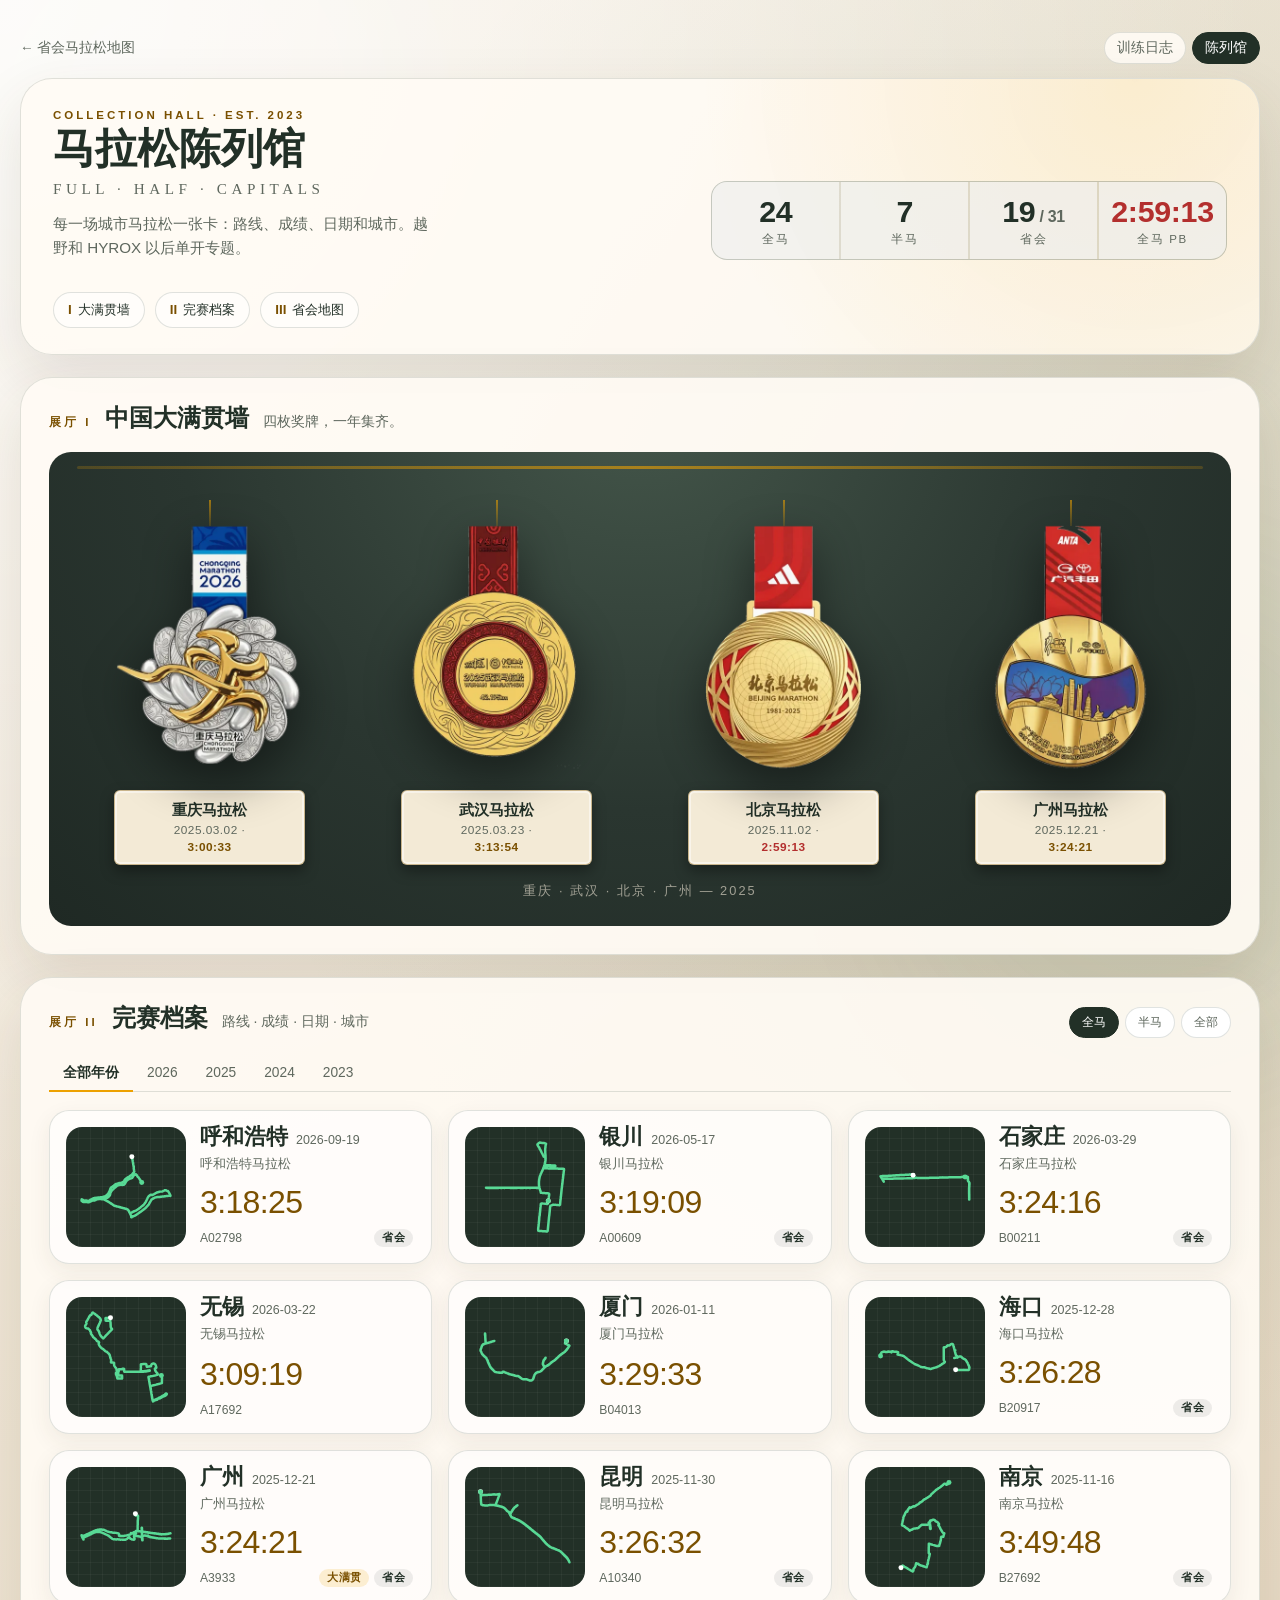
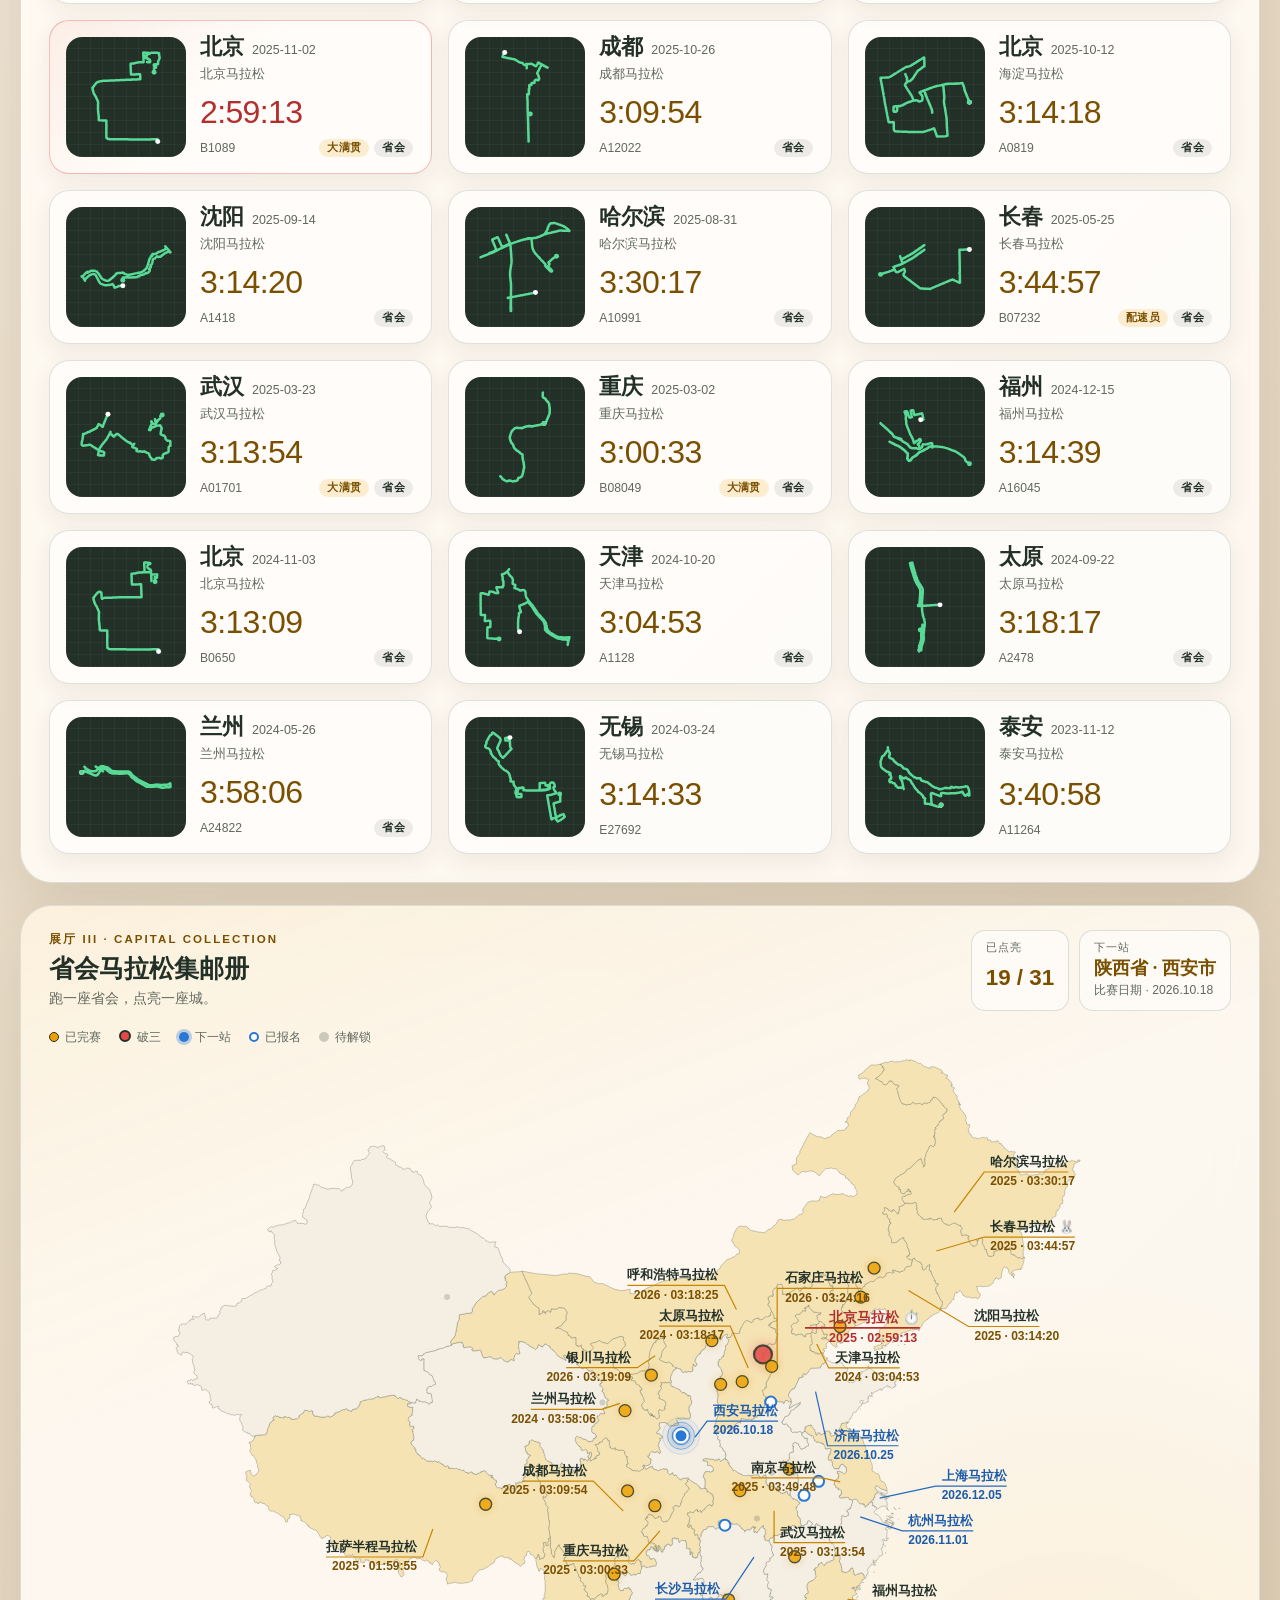
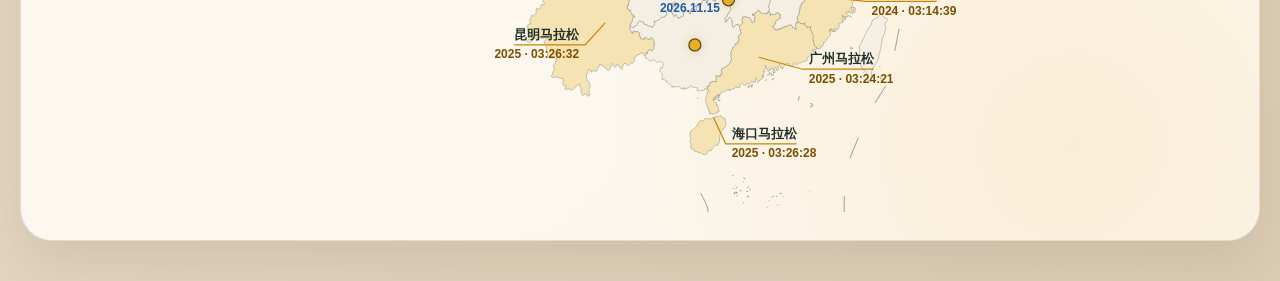
==== gallery.html @ 0b60493f "Add the training log and marathon gallery pages; move the capital map off the home page - training.h" ====
<!DOCTYPE html>
<html lang="zh-CN">
<head>
<meta charset="UTF-8" />
<meta name="viewport" content="width=device-width, initial-scale=1.0" />
<title>马拉松陈列馆 · 柿子</title>
<meta name="description" content="全马与半马的完赛档案：路线、成绩、日期和城市，以及省会马拉松集邮地图。" />
<link rel="stylesheet" href="styles/main.css" />
<link rel="stylesheet" href="styles/gallery.css" />
</head>
<body>
<div class="page-shell">
  <div class="crumb"><a href="index.html">← 省会马拉松地图</a>
    <nav><a href="training.html">训练日志</a><a class="on" href="gallery.html">陈列馆</a></nav></div>

  <header class="hall-hero">
    <div>
      <p class="hall-kicker">COLLECTION HALL · EST. 2023</p>
      <h1 class="serif">马拉松陈列馆<small>FULL · HALF · CAPITALS</small></h1>
      <p class="intro">每一场城市马拉松一张卡：路线、成绩、日期和城市。越野和 HYROX 以后单开专题。</p>
    </div>
    <div class="inventory cond" id="inventory"></div>
    <nav class="hall-nav"><a href="#hall1"><b>I</b>大满贯墙</a><a href="#hall2"><b>II</b>完赛档案</a><a href="#hall3"><b>III</b>省会地图</a></nav>
  </header>

  <section class="hall" id="hall1">
    <div class="hall-title"><span class="num">展厅 I</span><h2 class="serif">中国大满贯墙</h2><p>四枚奖牌，一年集齐。</p></div>
    <div class="wall"><div class="wall-rail"></div><div class="medals" id="medals"></div>
      <p class="wall-caption">重庆 · 武汉 · 北京 · 广州 — 2025</p></div>
  </section>

  <section class="hall" id="hall2">
    <div class="hall-title"><span class="num">展厅 II</span><h2 class="serif">完赛档案</h2><p>路线 · 成绩 · 日期 · 城市</p>
      <div class="tools" id="typeTools"><button class="on" data-t="full">全马</button><button data-t="half">半马</button><button data-t="all">全部</button></div></div>
    <div class="years" id="years"></div>
    <div class="records" id="records"></div>
  </section>

  <section class="hall map-card" id="hall3" aria-label="省会马拉松集邮册">
    <div class="section-heading map-heading">
      <div class="map-heading-panel"><p class="map-kicker">展厅 III · CAPITAL COLLECTION</p><h2>省会马拉松集邮册</h2><p class="map-lead">跑一座省会，点亮一座城。</p></div>
      <div class="map-stats">
        <div class="map-stat"><span>已点亮</span><strong id="mapDoneValue">0 / 31</strong></div>
        <div class="map-stat map-stat-next"><span>下一站</span><strong id="mapNextCity">待定</strong><em id="mapNextDate">待填写</em></div>
      </div>
    </div>
    <div class="map-legend" aria-label="图例"><span><i class="done"></i>已完赛</span><span><i class="sub-three"></i>破三</span><span><i class="next"></i>下一站</span><span><i class="planned"></i>已报名</span><span><i class="pending"></i>待解锁</span></div>
    <div id="map" aria-label="中国省会马拉松进度地图"></div>
  </section>
</div>

<script src="vendor/echarts.min.js"></script>
<script type="module" src="scripts/app.js"></script>
<script type="module" src="scripts/gallery.js"></script>
</body>
</html>
---- styles/main.css ----
:root {
  --bg: #f2ebdf;
  --bg-deep: #e1d5c1;
  --panel: rgba(255, 251, 244, 0.9);
  --panel-strong: rgba(250, 244, 234, 0.96);
  --ink: #223027;
  --ink-soft: #5f685e;
  --line: rgba(67, 81, 68, 0.16);
  --green: #2f7c53;
  --green-soft: rgba(47, 124, 83, 0.12);
  --gray: #9aa192;
  --gray-soft: rgba(154, 161, 146, 0.18);
  --gold: #c89a35;
  --shadow: 0 24px 60px rgba(74, 58, 35, 0.12);
  --radius-xl: 32px;
  --radius-lg: 24px;
  --radius-md: 18px;
}

* {
  box-sizing: border-box;
}

html {
  scroll-behavior: smooth;
}

body {
  margin: 0;
  min-height: 100vh;
  color: var(--ink);
  font-family: "Avenir Next", "Segoe UI", "PingFang SC", "Hiragino Sans GB",
    "Microsoft YaHei", sans-serif;
  background:
    radial-gradient(circle at top left, rgba(255, 255, 255, 0.78), transparent 34%),
    radial-gradient(circle at 85% 18%, rgba(90, 132, 104, 0.18), transparent 28%),
    linear-gradient(135deg, #f5efe4 0%, #ebdfcb 45%, #ddcdb5 100%);
}

body::before,
body::after {
  content: "";
  position: fixed;
  inset: auto;
  width: 40vw;
  height: 40vw;
  border-radius: 999px;
  pointer-events: none;
  filter: blur(80px);
  opacity: 0.32;
  z-index: 0;
}

body::before {
  top: -12vw;
  left: -8vw;
  background: rgba(255, 255, 255, 0.7);
}

body::after {
  right: -10vw;
  bottom: -14vw;
  background: rgba(64, 116, 80, 0.18);
}

.page-shell {
  position: relative;
  z-index: 1;
  width: min(1380px, calc(100vw - 32px));
  margin: 0 auto;
  padding: 32px 0 40px;
}

.preview-alert {
  margin-bottom: 16px;
  padding: 14px 16px;
  border-radius: 18px;
  border: 1px solid rgba(131, 107, 42, 0.18);
  background: rgba(255, 248, 230, 0.9);
  color: #6f5718;
  box-shadow: 0 12px 30px rgba(74, 58, 35, 0.08);
  line-height: 1.65;
}

.preview-alert code {
  font-family: "SFMono-Regular", "Menlo", "Consolas", monospace;
  font-size: 0.95em;
}

.hero-card,
.pb-card,
.major-card,
.hyrox-card,
.map-card {
  background: var(--panel);
  border: 1px solid rgba(255, 255, 255, 0.55);
  box-shadow: var(--shadow);
  backdrop-filter: blur(18px);
}

.hero-card {
  position: relative;
  overflow: hidden;
  padding: 28px;
  border-radius: var(--radius-xl);
  animation: rise-in 0.9s ease both;
}

.hero-card::before {
  content: "";
  position: absolute;
  inset: 0;
  background:
    linear-gradient(115deg, rgba(47, 124, 83, 0.08), transparent 40%),
    linear-gradient(180deg, rgba(255, 255, 255, 0.3), transparent 70%);
  pointer-events: none;
}

.section-heading h2,
.section-kicker {
  margin: 0;
  font-family: "Iowan Old Style", "Palatino Linotype", "Book Antiqua",
    "Songti SC", "STSong", serif;
  font-weight: 700;
}

.runner-card {
  padding: 8px 0 0;
  border-radius: 28px;
  display: grid;
  gap: 0;
}

.runner-stats {
  display: grid;
  grid-template-columns: repeat(4, minmax(0, 1fr));
  gap: 14px;
}

.runner-stat {
  --pb-accent: var(--green);
  --pb-soft: rgba(47, 124, 83, 0.14);
  position: relative;
  min-height: 196px;
  padding: 16px 16px 14px;
  border-radius: 26px;
  display: flex;
  flex-direction: column;
  background: linear-gradient(180deg, rgba(255, 255, 255, 0.86), rgba(249, 243, 234, 0.92));
  border: 1px solid rgba(67, 81, 68, 0.12);
  box-shadow: 0 16px 40px rgba(74, 58, 35, 0.08);
  overflow: hidden;
}

.runner-stat::before {
  content: "";
  position: absolute;
  top: -56px;
  right: -34px;
  width: 148px;
  aspect-ratio: 1;
  border-radius: 999px;
  background: radial-gradient(circle, var(--pb-soft) 0%, rgba(255, 255, 255, 0) 70%);
  pointer-events: none;
}

.runner-stat::after {
  content: "";
  position: absolute;
  left: -12px;
  bottom: 18px;
  width: 72px;
  height: 72px;
  border-radius: 22px;
  border: 1px solid rgba(67, 81, 68, 0.06);
  background: linear-gradient(135deg, var(--pb-soft), rgba(255, 255, 255, 0));
  transform: rotate(20deg);
  opacity: 0.7;
  pointer-events: none;
}

.runner-stat:nth-child(1) {
  --pb-accent: #b04734;
  --pb-soft: rgba(176, 71, 52, 0.16);
}

.runner-stat:nth-child(2) {
  --pb-accent: #2c5b97;
  --pb-soft: rgba(44, 91, 151, 0.16);
}

.runner-stat:nth-child(3) {
  --pb-accent: #7b5e1f;
  --pb-soft: rgba(123, 94, 31, 0.16);
}

.runner-stat:nth-child(4) {
  --pb-accent: #6c496f;
  --pb-soft: rgba(108, 73, 111, 0.16);
}

.runner-stat-name {
  display: inline-flex;
  align-items: center;
  width: fit-content;
  padding: 8px 12px;
  border-radius: 999px;
  background: var(--pb-soft);
  color: var(--pb-accent);
  font-size: 0.8rem;
  font-weight: 700;
  letter-spacing: 0.06em;
}

.runner-stat-value {
  display: block;
  margin-top: 18px;
  color: var(--pb-accent);
  font-family: "Avenir Next Condensed", "DIN Alternate", "Arial Narrow",
    sans-serif;
  font-size: 2.1rem;
  line-height: 1;
  letter-spacing: -0.06em;
}

.runner-stat-value.pending {
  color: var(--ink-soft);
  font-size: 1.16rem;
  letter-spacing: 0;
}

.runner-stat-event {
  display: block;
  margin-top: 10px;
  color: var(--ink);
  font-family: "Iowan Old Style", "Palatino Linotype", "Book Antiqua",
    "Songti SC", "STSong", serif;
  font-size: 1.22rem;
  line-height: 1.35;
}

.runner-stat-event.pending {
  color: var(--ink-soft);
  font-size: 0.96rem;
}

.runner-stat-footer {
  margin-top: auto;
  padding-top: 14px;
  display: flex;
  align-items: center;
  justify-content: space-between;
  gap: 18px;
  border-top: 1px dashed rgba(67, 81, 68, 0.14);
  color: var(--ink-soft);
  font-size: 0.92rem;
}

.runner-stat-date-label {
  color: inherit;
}

.runner-stat-date {
  min-width: 7ch;
  min-height: 1.3em;
  color: var(--ink);
  font-weight: 600;
  font-size: inherit;
  text-align: right;
  white-space: pre-wrap;
}

.runner-stat-date.pending {
  color: transparent;
}

.content-grid {
  display: grid;
  grid-template-columns: 1fr;
  gap: 24px;
  margin-top: 24px;
}

.major-card {
  position: relative;
  overflow: hidden;
  padding: 24px;
  border-radius: var(--radius-xl);
  animation: rise-in 0.95s ease 0.05s both;
}

.major-card::before {
  content: "";
  position: absolute;
  inset: 0;
  background:
    linear-gradient(135deg, rgba(47, 124, 83, 0.06), transparent 36%),
    radial-gradient(circle at top right, rgba(169, 121, 32, 0.12), transparent 28%);
  pointer-events: none;
}

.major-heading {
  align-items: end;
}

.major-heading-panel {
  min-width: 0;
}

.major-heading-panel p {
  max-width: 34ch;
}

.major-grid {
  position: relative;
  display: grid;
  grid-template-columns: repeat(4, minmax(0, 1fr));
  gap: 14px;
}

.major-race-card {
  --race-accent: var(--green);
  --race-soft: rgba(47, 124, 83, 0.14);
  position: relative;
  min-height: 226px;
  padding: 16px 16px 14px;
  border-radius: 26px;
  display: grid;
  align-content: start;
  background: linear-gradient(180deg, rgba(255, 255, 255, 0.86), rgba(249, 243, 234, 0.92));
  border: 1px solid rgba(67, 81, 68, 0.12);
  box-shadow: 0 16px 40px rgba(74, 58, 35, 0.08);
  overflow: hidden;
}

.major-race-card::before {
  content: "";
  position: absolute;
  top: -56px;
  right: -34px;
  width: 148px;
  aspect-ratio: 1;
  border-radius: 999px;
  background: radial-gradient(circle, var(--race-soft) 0%, rgba(255, 255, 255, 0) 70%);
  pointer-events: none;
}

.major-race-card::after {
  content: "";
  position: absolute;
  left: -12px;
  bottom: 18px;
  width: 72px;
  height: 72px;
  border-radius: 22px;
  border: 1px solid rgba(67, 81, 68, 0.06);
  background: linear-gradient(135deg, var(--race-soft), rgba(255, 255, 255, 0));
  transform: rotate(20deg);
  opacity: 0.7;
  pointer-events: none;
}

.major-race-head {
  display: flex;
  align-items: center;
  justify-content: space-between;
  gap: 10px;
}

.major-race-year {
  display: inline-flex;
  align-items: center;
  padding: 8px 12px;
  border-radius: 999px;
  background: var(--race-soft);
  color: var(--race-accent);
  font-size: 0.8rem;
  font-weight: 700;
  letter-spacing: 0.08em;
}

.major-race-badge {
  color: var(--ink-soft);
  font-size: 0.82rem;
}

.major-race-title {
  margin: 0;
  font-family: "Iowan Old Style", "Palatino Linotype", "Book Antiqua",
    "Songti SC", "STSong", serif;
  font-size: 1.44rem;
  line-height: 1.15;
}

.major-race-body {
  display: grid;
  grid-template-columns: minmax(0, 1fr) 112px;
  align-items: end;
  gap: 12px;
  margin-top: 14px;
}

.major-race-copy {
  min-width: 0;
  display: flex;
  flex-direction: column;
}

.major-race-medal-frame {
  position: relative;
  z-index: 1;
  width: 112px;
  aspect-ratio: 3 / 4;
  margin: 0;
  padding: 10px;
  justify-self: end;
  display: grid;
  place-items: center;
  border-radius: 24px;
  background: rgba(249, 243, 234, 0.88);
  border: 1px solid rgba(210, 197, 176, 0.72);
  box-shadow: inset 0 1px 0 rgba(255, 255, 255, 0.4);
  overflow: hidden;
}

.major-race-medal-frame::before {
  content: none;
}

.major-race-medal {
  position: relative;
  z-index: 1;
  width: 100%;
  height: 100%;
  object-fit: contain;
  object-position: center center;
  filter: drop-shadow(0 12px 20px rgba(74, 58, 35, 0.14));
}

.major-race-performance {
  margin-top: 18px;
}

.major-race-time {
  color: var(--race-accent);
  font-family: "Avenir Next Condensed", "DIN Alternate", "Arial Narrow",
    sans-serif;
  font-size: 2.1rem;
  line-height: 1;
  letter-spacing: -0.06em;
}

.major-race-time.pending {
  color: var(--ink-soft);
  font-size: 1.18rem;
  letter-spacing: 0;
}

.major-race-footer {
  margin-top: auto;
  padding-top: 14px;
  display: flex;
  align-items: center;
  justify-content: space-between;
  gap: 18px;
  border-top: 1px dashed rgba(67, 81, 68, 0.14);
  color: var(--ink-soft);
  font-size: 0.92rem;
}

.major-race-footer strong {
  color: var(--ink);
  font-weight: 600;
}

/* 省会集邮册：米白底图，金线省界，完赛省会金点 + 引线标签 */
.map-card {
  --map-accent: #7a5000;
  --map-line: rgba(34, 48, 39, 0.14);
  position: relative;
  overflow: hidden;
  padding: 24px;
  border-radius: var(--radius-xl);
  animation: rise-in 1s ease 0.1s both;
}

.map-card::before {
  content: "";
  position: absolute;
  inset: 0;
  background:
    linear-gradient(160deg, rgba(237, 161, 0, 0.08), transparent 40%),
    radial-gradient(circle at 85% 90%, rgba(237, 161, 0, 0.1), transparent 35%);
  pointer-events: none;
}

.map-heading {
  position: relative;
  align-items: end;
  flex-wrap: wrap;
  margin-bottom: 10px;
}

.map-heading-panel {
  min-width: 0;
}

.map-heading .map-kicker {
  margin: 0 0 6px;
  color: var(--map-accent);
  font-size: 0.72rem;
  font-weight: 800;
  letter-spacing: 0.18em;
}

.map-heading .map-lead {
  margin-top: 6px;
  font-size: 0.9rem;
}

.map-stats {
  display: flex;
  gap: 10px;
}

.map-stat {
  display: grid;
  gap: 2px;
  padding: 10px 14px;
  border-radius: 14px;
  border: 1px solid var(--map-line);
  background: rgba(255, 255, 255, 0.55);
}

.map-stat span {
  color: var(--ink-soft);
  font-size: 0.68rem;
  letter-spacing: 0.1em;
}

.map-stat strong {
  color: var(--map-accent);
  font-family: "Avenir Next Condensed", "DIN Alternate", "Arial Narrow",
    sans-serif;
  font-size: 1.4rem;
  line-height: 1.1;
}

.map-stat-next strong {
  font-family: "Iowan Old Style", "Palatino Linotype", "Book Antiqua",
    "Songti SC", "STSong", serif;
  font-size: 1.15rem;
  white-space: nowrap;
}

.map-stat em {
  color: var(--ink-soft);
  font-size: 0.76rem;
  font-style: normal;
}

.map-legend {
  position: relative;
  display: flex;
  flex-wrap: wrap;
  gap: 18px;
  margin-bottom: 6px;
  color: var(--ink-soft);
  font-size: 0.78rem;
}

.map-legend i {
  display: inline-block;
  width: 10px;
  height: 10px;
  margin-right: 6px;
  border-radius: 999px;
  vertical-align: -1px;
}

.map-legend i.done {
  background: #eda100;
  border: 1px solid var(--ink);
}

.map-legend i.sub-three {
  width: 12px;
  height: 12px;
  background: #e34948;
  border: 2px solid var(--ink);
}

.map-legend i.next {
  background: #2a78d6;
  box-shadow: 0 0 0 3px rgba(42, 120, 214, 0.3);
}

.map-legend i.planned {
  background: #fff;
  border: 2px solid #2a78d6;
}

.map-legend i.pending {
  background: rgba(34, 48, 39, 0.22);
}

#map {
  position: relative;
  width: 100%;
  height: 760px;
}

.section-heading {
  display: flex;
  align-items: stretch;
  justify-content: space-between;
  gap: 12px;
  margin-bottom: 18px;
}

.section-heading h2 {
  font-size: 1.58rem;
  line-height: 1.04;
}

.section-kicker {
  margin-top: 4px;
  font-size: 1.75rem;
  line-height: 1.1;
  color: var(--ink);
  font-weight: 700;
}

.hero-frame-title {
  position: relative;
  margin-bottom: 18px;
  display: flex;
  align-items: center;
  justify-content: space-between;
  gap: 12px;
  flex-wrap: wrap;
}

.site-nav {
  display: flex;
  gap: 6px;
}

.site-nav a {
  padding: 6px 12px;
  border-radius: 999px;
  border: 1px solid var(--line);
  background: var(--panel);
  color: var(--ink-soft);
  font-size: 0.85rem;
  text-decoration: none;
  transition: background 0.2s ease, color 0.2s ease;
}

.site-nav a:hover {
  background: var(--ink);
  color: #fff;
  border-color: var(--ink);
}

.section-heading p {
  margin: 0;
  color: var(--ink-soft);
  line-height: 1.65;
}

.map-error {
  display: grid;
  place-items: center;
  height: 100%;
  text-align: center;
  padding: 28px;
  color: var(--ink-soft);
  line-height: 1.8;
}

@keyframes rise-in {
  from {
    opacity: 0;
    transform: translateY(24px);
  }

  to {
    opacity: 1;
    transform: translateY(0);
  }
}

@media (max-width: 1100px) {
  .progress-ring {
    margin: 0 auto;
  }

  .runner-stats {
    grid-template-columns: repeat(2, minmax(0, 1fr));
  }

  .major-grid {
    grid-template-columns: repeat(2, minmax(0, 1fr));
  }

}

@media (max-width: 780px) {
  .page-shell {
    width: min(100vw - 20px, 1380px);
    padding: 18px 0 28px;
  }

  .hero-card,
  .pb-card,
  .major-card,
  .map-card {
    padding: 18px;
  }

  .runner-stats {
    grid-template-columns: 1fr;
  }

  .major-heading {
    align-items: start;
  }

  .major-grid {
    grid-template-columns: 1fr;
  }

  .major-race-card {
    min-height: auto;
  }

  .major-race-body {
    grid-template-columns: minmax(0, 1fr) 104px;
    align-items: center;
  }

  .major-race-medal-frame {
    width: 104px;
  }

  .major-race-head,
  .major-race-footer {
    flex-wrap: wrap;
  }

  .section-heading {
    align-items: start;
    flex-direction: column;
  }

}

/* 全马 PB 路径：五级台阶等距排在一条轨道上 */
.pb-card {
  --pb-red: #e34948;
  --pb-red-text: #b32f2e;
  --pb-amber: #eda100;
  --pb-amber-text: #7a5000;
  --pb-rail: rgba(34, 48, 39, 0.16);
  position: relative;
  overflow: hidden;
  padding: 24px;
  border-radius: var(--radius-xl);
  animation: rise-in 0.95s ease 0.03s both;
}

.pb-card::before {
  content: "";
  position: absolute;
  inset: 0;
  background:
    linear-gradient(135deg, rgba(227, 73, 72, 0.06), transparent 36%),
    radial-gradient(circle at top right, rgba(237, 161, 0, 0.1), transparent 30%);
  pointer-events: none;
}

.pb-heading {
  position: relative;
  align-items: end;
  flex-wrap: wrap;
  margin-bottom: 22px;
}

.pb-heading-panel {
  min-width: 0;
}

.pb-heading .pb-kicker {
  margin: 0 0 6px;
  color: var(--pb-red-text);
  font-size: 0.72rem;
  font-weight: 800;
  letter-spacing: 0.18em;
}

.pb-heading .pb-lead {
  margin-top: 6px;
  font-size: 0.9rem;
}

.pb-stats {
  display: flex;
  gap: 10px;
}

.pb-stat {
  display: grid;
  gap: 2px;
  padding: 10px 14px;
  border-radius: 14px;
  border: 1px solid rgba(34, 48, 39, 0.14);
  background: rgba(255, 255, 255, 0.55);
}

.pb-stat span {
  color: var(--ink-soft);
  font-size: 0.68rem;
  letter-spacing: 0.1em;
}

.pb-stat strong,
.pb-step-time {
  font-family: "Avenir Next Condensed", "DIN Alternate", "Arial Narrow",
    sans-serif;
  letter-spacing: 0.01em;
}

.pb-stat strong {
  color: var(--pb-red-text);
  font-size: 1.4rem;
  line-height: 1.1;
}

.pb-stat em {
  color: var(--ink-soft);
  font-size: 0.74rem;
  font-style: normal;
}

.pb-stepper {
  position: relative;
  display: grid;
  grid-template-columns: repeat(5, minmax(0, 1fr));
}

.pb-step {
  display: grid;
  grid-template-columns: minmax(0, 1fr);
  grid-template-rows: auto auto 44px;
  justify-items: center;
  min-width: 0;
  padding-bottom: 26px;
  text-align: center;
}

/* 桌面：提升幅度和其间场次压在轨道那一行的左端（上方 / 下方）。
   meta 和 rail 占同一个格子，用显式行列定位，不依赖 display: contents（Safari 里会把子项挤到同一行）。 */
.pb-step-meta {
  position: relative;
  grid-column: 1;
  grid-row: 3;
  width: 100%;
  height: 100%;
}

.pb-step-time {
  grid-column: 1;
  grid-row: 1;
  color: var(--ink);
  font-size: 2rem;
  font-weight: 700;
  line-height: 1;
}

.pb-step.current .pb-step-time {
  color: var(--pb-red-text);
}

.pb-step-race {
  grid-column: 1;
  grid-row: 2;
  margin-top: 8px;
  font-family: "Iowan Old Style", "Palatino Linotype", "Book Antiqua",
    "Songti SC", "STSong", serif;
  font-size: 1rem;
  line-height: 1.2;
}

.pb-step-race small {
  display: block;
  margin-top: 3px;
  color: var(--ink-soft);
  font-family: "Avenir Next", "Segoe UI", "PingFang SC", "Hiragino Sans GB",
    "Microsoft YaHei", sans-serif;
  font-size: 0.76rem;
  font-weight: 400;
}

.pb-step-rail {
  position: relative;
  grid-column: 1;
  grid-row: 3;
  justify-self: stretch;
  display: grid;
  place-items: center;
  width: 100%;
}

.pb-step-rail::before,
.pb-step-rail::after {
  content: "";
  position: absolute;
  top: 50%;
  width: 50%;
  height: 2px;
  background: var(--pb-rail);
}

.pb-step-rail::before {
  left: 0;
}

.pb-step-rail::after {
  right: 0;
}

.pb-step:first-child .pb-step-rail::before,
.pb-step:last-child .pb-step-rail::after {
  display: none;
}

.pb-step-node {
  position: relative;
  z-index: 1;
  width: 14px;
  height: 14px;
  border-radius: 999px;
  background: var(--pb-amber);
  border: 2px solid #fff;
  box-shadow: 0 0 0 1.5px var(--ink);
}

.pb-step.current .pb-step-node {
  width: 18px;
  height: 18px;
  background: var(--pb-red);
}

.pb-step-delta,
.pb-step-between {
  position: absolute;
  left: 0;
  white-space: nowrap;
}

.pb-step-delta {
  top: 0;
  transform: translate(-50%, calc(-100% + 4px));
  padding: 3px 8px;
  border-radius: 999px;
  background: rgba(237, 161, 0, 0.16);
  color: var(--pb-amber-text);
  font-size: 0.74rem;
  font-weight: 700;
}

.pb-step.current .pb-step-delta {
  background: rgba(227, 73, 72, 0.14);
  color: var(--pb-red-text);
}

.pb-step-between {
  bottom: 0;
  transform: translate(-50%, calc(100% - 4px));
  color: var(--ink-soft);
  font-size: 0.7rem;
}

.pb-foot {
  position: relative;
  display: flex;
  flex-wrap: wrap;
  justify-content: space-between;
  gap: 12px;
  padding-top: 10px;
  border-top: 1px dashed rgba(34, 48, 39, 0.14);
  color: var(--ink-soft);
  font-size: 0.8rem;
}

.pb-foot b {
  color: var(--ink);
  font-weight: 600;
}

@media (max-width: 780px) {
  .pb-heading {
    flex-direction: column;
    align-items: start;
  }

  .pb-stats {
    width: 100%;
  }

  .pb-stat {
    flex: 1;
  }

  /* 手机端竖排：成绩 · 轨道 · 赛事，三列 */
  .pb-stepper {
    grid-template-columns: 1fr;
  }

  .pb-step {
    grid-template-columns: 104px 32px minmax(0, 1fr);
    grid-template-rows: auto auto;
    align-items: center;
    justify-items: start;
    min-height: 76px;
    padding-bottom: 0;
    text-align: left;
  }

  .pb-step-time {
    grid-column: 1;
    grid-row: 1 / span 2;
    justify-self: end;
    padding-right: 12px;
    font-size: 1.6rem;
  }

  .pb-step-rail {
    grid-column: 2;
    grid-row: 1 / span 2;
    height: 100%;
  }

  .pb-step-rail::before,
  .pb-step-rail::after {
    top: auto;
    left: 50%;
    width: 2px;
    height: 50%;
    margin-left: -1px;
  }

  .pb-step-rail::before {
    top: 0;
  }

  .pb-step-rail::after {
    bottom: 0;
  }

  .pb-step-race {
    grid-column: 3;
    grid-row: 1;
    align-self: end;
    margin-top: 0;
    padding-left: 12px;
  }

  .pb-step-race small {
    display: inline;
    margin-left: 6px;
  }

  .pb-step-meta {
    display: flex;
    flex-wrap: wrap;
    align-items: center;
    gap: 8px;
    grid-column: 3;
    grid-row: 2;
    align-self: start;
    height: auto;
    padding-left: 12px;
    min-height: 1.2em;
  }

  .pb-step-delta,
  .pb-step-between {
    position: static;
    transform: none;
  }
}

/* HYROX 赛场：近黑 + 亮黄做品牌识别，其余沿用站点暖色 */
.hyrox-card {
  --hx-ink: #15181a;
  --hx-yellow: #f2d400;
  --hx-yellow-soft: rgba(242, 212, 0, 0.18);
  --hx-line: rgba(21, 24, 26, 0.12);
  position: relative;
  overflow: hidden;
  padding: 24px;
  border-radius: var(--radius-xl);
  animation: rise-in 0.95s ease 0.08s both;
}

.hyrox-card::before {
  content: "";
  position: absolute;
  inset: 0;
  background:
    linear-gradient(135deg, rgba(21, 24, 26, 0.05), transparent 38%),
    radial-gradient(circle at top right, var(--hx-yellow-soft), transparent 30%);
  pointer-events: none;
}

.hyrox-heading {
  position: relative;
  align-items: end;
  flex-wrap: wrap;
}

.hyrox-heading-panel {
  min-width: 0;
}

.hyrox-kicker {
  display: inline-flex;
  align-items: center;
  gap: 8px;
  margin: 0 0 8px;
  color: var(--hx-ink);
  font-size: 0.78rem;
  font-weight: 800;
  letter-spacing: 0.14em;
}

.hyrox-kicker::before {
  content: "";
  width: 22px;
  height: 10px;
  background: var(--hx-yellow);
  transform: skewX(-18deg);
}

.hyrox-lead {
  margin-top: 6px;
  max-width: 44ch;
}

.hyrox-division-track {
  display: flex;
  flex-wrap: wrap;
  align-items: center;
  gap: 8px;
  color: var(--ink-soft);
  font-size: 0.78rem;
}

.hyrox-division-step {
  padding: 6px 10px;
  border-radius: 999px;
  border: 1px solid var(--hx-line);
  white-space: nowrap;
}

.hyrox-division-step.done {
  background: var(--hx-ink);
  border-color: var(--hx-ink);
  color: #fff;
}

.hyrox-division-track i {
  font-style: normal;
  opacity: 0.5;
}

.hyrox-grid {
  position: relative;
  display: grid;
  grid-template-columns: repeat(2, minmax(0, 1fr));
  gap: 14px;
}

.hyrox-ticket {
  position: relative;
  display: grid;
  gap: 14px;
  padding: 18px 18px 16px;
  border-radius: 26px;
  background: linear-gradient(180deg, rgba(255, 255, 255, 0.88), rgba(249, 243, 234, 0.92));
  border: 1px solid var(--hx-line);
  box-shadow: 0 16px 40px rgba(74, 58, 35, 0.08);
  overflow: hidden;
}

.hyrox-ticket::after {
  content: "";
  position: absolute;
  top: -18px;
  right: -18px;
  width: 84px;
  height: 84px;
  background: var(--hx-yellow);
  transform: rotate(45deg);
  opacity: 0.9;
}

.hyrox-ticket-head {
  position: relative;
  z-index: 1;
  display: flex;
  align-items: center;
  justify-content: space-between;
  gap: 10px;
}

.hyrox-division {
  display: inline-flex;
  align-items: center;
  gap: 8px;
  padding: 7px 12px;
  border-radius: 999px;
  background: var(--hx-ink);
  color: #fff;
  font-size: 0.78rem;
  font-weight: 800;
  letter-spacing: 0.1em;
}

.hyrox-division b {
  color: var(--hx-yellow);
}

.hyrox-date {
  margin-right: 44px;
  color: var(--ink-soft);
  font-size: 0.82rem;
}

.hyrox-title {
  margin: 0;
  font-family: "Iowan Old Style", "Palatino Linotype", "Book Antiqua",
    "Songti SC", "STSong", serif;
  font-size: 1.36rem;
  line-height: 1.15;
}

.hyrox-title small {
  display: block;
  margin-top: 4px;
  color: var(--ink-soft);
  font-family: "Avenir Next", "Segoe UI", "PingFang SC", "Hiragino Sans GB",
    "Microsoft YaHei", sans-serif;
  font-size: 0.85rem;
  font-weight: 400;
}

.hyrox-time-row {
  display: flex;
  flex-wrap: wrap;
  align-items: end;
  gap: 20px;
}

.hyrox-time,
.hyrox-cell-time,
.hyrox-rank strong,
.hyrox-split-legend b {
  font-family: "Avenir Next Condensed", "DIN Alternate", "Arial Narrow",
    sans-serif;
  letter-spacing: 0.01em;
}

.hyrox-time {
  color: var(--hx-ink);
  font-size: 2.6rem;
  font-weight: 700;
  line-height: 1;
}

.hyrox-rank {
  display: grid;
  gap: 4px;
  color: var(--ink-soft);
  font-size: 0.8rem;
}

.hyrox-rank strong {
  color: var(--ink);
  font-size: 1rem;
}

.hyrox-rank strong small {
  color: var(--ink-soft);
  font-size: 0.78rem;
  font-weight: 600;
}

.hyrox-split {
  display: grid;
  grid-template-columns: var(--run) var(--station) var(--roxzone);
  height: 10px;
  border-radius: 999px;
  overflow: hidden;
}

.hyrox-split i {
  display: block;
}

.hyrox-split i:nth-child(1),
.hyrox-split-legend i.run,
.hyrox-key i.run {
  background: var(--green);
}

.hyrox-split i:nth-child(2),
.hyrox-split-legend i.station {
  background: var(--hx-ink);
}

.hyrox-split i:nth-child(3),
.hyrox-split-legend i.roxzone {
  background: var(--hx-yellow);
}

.hyrox-split-legend,
.hyrox-key {
  display: flex;
  flex-wrap: wrap;
  gap: 16px;
  color: var(--ink-soft);
  font-size: 0.78rem;
}

.hyrox-split-legend {
  margin-top: -6px;
}

.hyrox-split-legend b {
  color: var(--ink);
  font-weight: 600;
}

.hyrox-split-legend i,
.hyrox-key i {
  display: inline-block;
  width: 8px;
  height: 8px;
  margin-right: 6px;
  border-radius: 2px;
  vertical-align: middle;
}

.hyrox-key {
  gap: 14px;
  font-size: 0.72rem;
}

.hyrox-key i {
  width: 10px;
  height: 10px;
  border: 1px solid var(--hx-line);
  border-radius: 3px;
}

.hyrox-key i.run {
  background: rgba(47, 124, 83, 0.07);
}

.hyrox-key i.mine {
  background: var(--hx-yellow-soft);
}

.hyrox-key i.other {
  background: transparent;
}

.hyrox-course {
  display: grid;
  gap: 6px;
}

.hyrox-course-row {
  display: grid;
  grid-template-columns: 34px repeat(8, minmax(0, 1fr));
  gap: 6px;
  align-items: stretch;
}

.hyrox-course-label {
  display: grid;
  place-items: center;
  color: var(--ink-soft);
  font-size: 0.62rem;
  font-weight: 800;
  letter-spacing: 0.08em;
  writing-mode: vertical-rl;
  transform: rotate(180deg);
}

.hyrox-cell {
  display: grid;
  gap: 2px;
  min-width: 0;
  padding: 7px 3px 6px;
  border-radius: 11px;
  border: 1px solid var(--hx-line);
  background: rgba(21, 24, 26, 0.04);
  text-align: center;
  line-height: 1.15;
}

.hyrox-cell-name {
  color: var(--ink-soft);
  font-size: 0.6rem;
  white-space: nowrap;
}

.hyrox-cell-name .short {
  display: none;
}

.hyrox-cell-time {
  color: var(--hx-ink);
  font-size: 0.86rem;
  font-weight: 700;
}

.hyrox-cell-rank {
  color: var(--ink-soft);
  font-size: 0.62rem;
}

.hyrox-cell.run {
  background: rgba(47, 124, 83, 0.07);
  border-color: rgba(47, 124, 83, 0.22);
}

.hyrox-cell.run .hyrox-cell-time {
  color: var(--green);
}

.hyrox-cell.mine {
  background: var(--hx-yellow-soft);
  border-color: rgba(242, 212, 0, 0.6);
}

.hyrox-cell.other {
  background: transparent;
}

.hyrox-cell.other .hyrox-cell-time {
  color: var(--gray);
}

.hyrox-foot {
  display: flex;
  flex-wrap: wrap;
  align-items: center;
  justify-content: space-between;
  gap: 10px;
  padding-top: 12px;
  border-top: 1px dashed var(--hx-line);
  color: var(--ink-soft);
  font-size: 0.8rem;
}

.hyrox-medal {
  display: inline-flex;
  align-items: center;
  gap: 6px;
  padding: 5px 10px;
  border-radius: 999px;
  background: rgba(200, 154, 53, 0.14);
  color: #7b5e1f;
  font-size: 0.78rem;
  font-weight: 700;
}

@media (max-width: 1100px) {
  #map {
    height: 640px;
  }

  .hyrox-grid {
    grid-template-columns: 1fr;
  }
}

@media (max-width: 780px) {
  .map-heading {
    flex-direction: column;
    align-items: start;
  }

  .map-stats {
    width: 100%;
  }

  .map-stat {
    flex: 1;
  }

  #map {
    height: 460px;
  }

  .hyrox-card {
    padding: 18px;
  }

  .hyrox-heading {
    flex-direction: column;
    align-items: start;
  }
}

@media (max-width: 600px) {
  .hyrox-course-row {
    grid-template-columns: 24px repeat(8, minmax(0, 1fr));
    gap: 4px;
  }

  .hyrox-cell {
    padding: 5px 1px 4px;
    border-radius: 8px;
  }

  .hyrox-cell-name {
    font-size: 0.52rem;
  }

  .hyrox-cell-name .full {
    display: none;
  }

  .hyrox-cell-name .short {
    display: inline;
  }

  .hyrox-cell-time {
    font-size: 0.72rem;
  }

  .hyrox-cell-rank {
    font-size: 0.52rem;
  }
}
---- styles/gallery.css ----
:root { --amber:#eda100; --amber-text:#7a5000; --red:#e34948; --red-text:#b32f2e; --wall:#2a3630; --plaque:#f3ead6;
  .page-shell { width: min(1240px, calc(100vw - 32px)); }
  .serif { font-family:"Iowan Old Style","Palatino Linotype","Book Antiqua","Songti SC","STSong",serif; }
  .cond { font-family:"Avenir Next Condensed","DIN Alternate","Arial Narrow",sans-serif; letter-spacing:-.02em; }
  .crumb { display:flex; align-items:center; gap:12px; font-size:.85rem; color: var(--ink-soft); margin-bottom: 14px; }
  .crumb a { color: var(--ink-soft); text-decoration:none; } .crumb nav { display:flex; gap:6px; margin-left:auto; }
  .crumb nav a { padding: 6px 12px; border-radius: 999px; border:1px solid var(--line); background: var(--panel); }
  .crumb nav a.on { background: var(--ink); color:#fff; border-color: var(--ink); }

  .hall-hero { display:grid; grid-template-columns: 1.1fr .9fr; gap: 28px; align-items:end; padding: 30px 32px 26px; border-radius: var(--radius-xl); background: var(--panel); border:1px solid var(--line); box-shadow: var(--shadow); position:relative; overflow:hidden; }
  .hall-hero::before { content:""; position:absolute; inset:0; background: radial-gradient(circle at 90% 0%, rgba(237,161,0,.14), transparent 38%); pointer-events:none; }
  .hall-kicker { margin:0; font-size:.72rem; letter-spacing:.26em; font-weight:800; color: var(--amber-text); }
  .hall-hero h1 { margin: 8px 0 0; font-size: 2.6rem; line-height: 1; }
  .hall-hero h1 small { display:block; font-size: .95rem; letter-spacing:.3em; color: var(--ink-soft); margin-top: 10px; font-weight: 400; }
  .hall-hero .intro { margin: 16px 0 0; color: var(--ink-soft); font-size:.95rem; max-width: 46ch; line-height: 1.6; }
  .inventory { display:grid; grid-template-columns: repeat(4, 1fr); gap: 2px; border: 1px solid var(--line); border-radius: 16px; overflow:hidden; background: var(--line); position:relative; }
  .inventory div { background: rgba(255,255,255,.6); padding: 14px 12px 12px; text-align:center; }
  .inventory b { display:block; font-size: 1.9rem; line-height:1; color: var(--ink); }
  .inventory span { display:block; margin-top: 6px; font-size:.72rem; letter-spacing:.14em; color: var(--ink-soft); }
  .inventory div.pb b { color: var(--red-text); }
  .hall-nav { grid-column: 1 / -1; display:flex; gap: 10px; flex-wrap:wrap; margin-top: 4px; position:relative; }
  .hall-nav a { text-decoration:none; color: var(--ink); font-size:.84rem; padding: 8px 14px; border-radius: 999px; border:1px solid var(--line); background: rgba(255,255,255,.55); }
  .hall-nav a b { color: var(--amber-text); margin-right: 6px; }

  .hall { margin-top: 22px; padding: 24px 28px 28px; border-radius: var(--radius-xl); background: var(--panel); border:1px solid var(--line); box-shadow: var(--shadow); position:relative; overflow:hidden; }
  .hall-title { display:flex; align-items:baseline; gap: 14px; margin-bottom: 18px; flex-wrap:wrap; }
  .hall-title .num { font-size:.72rem; letter-spacing:.26em; font-weight:800; color: var(--amber-text); }
  .hall-title h2 { margin:0; font-size: 1.5rem; }
  .hall-title p { margin:0; color: var(--ink-soft); font-size:.88rem; }
  .hall-title .tools { margin-left:auto; display:flex; gap: 6px; flex-wrap:wrap; }
  .hall-title .tools button { border:1px solid var(--line); background:#fff; color: var(--ink-soft); border-radius: 999px; padding: 6px 12px; font-size:.78rem; cursor:pointer; }
  .hall-title .tools button.on { background: var(--ink); color:#fff; border-color: var(--ink); }

  /* medal wall */
  .wall { border-radius: 22px; padding: 38px 28px 26px; background: radial-gradient(ellipse at 50% -10%, #44564a 0%, var(--wall) 55%, #1f2924 100%); position:relative; }
  .wall-rail { position:absolute; left: 28px; right: 28px; top: 14px; height: 3px; border-radius: 3px; background: linear-gradient(90deg, rgba(237,161,0,.2), rgba(237,161,0,.6), rgba(237,161,0,.2)); }
  .medals { display:grid; grid-template-columns: repeat(4, 1fr); gap: 22px; position:relative; }
  .medal { display:grid; justify-items:center; text-align:center; position:relative; padding-top: 10px; margin:0; }
  .medal::before { content:""; width: 2px; height: 26px; background: linear-gradient(180deg, rgba(237,161,0,.6), rgba(237,161,0,.15)); margin-bottom: -4px; }
  .medal img { width: 100%; max-width: 190px; aspect-ratio: 3/4; object-fit: contain; filter: drop-shadow(0 18px 24px rgba(0,0,0,.45)); position:relative; }
  .plaque { margin-top: 14px; padding: 10px 14px; border-radius: 6px; background: var(--plaque); border: 1px solid rgba(122,80,0,.35); box-shadow: inset 0 0 0 2px rgba(255,255,255,.5), 0 6px 14px rgba(0,0,0,.35); min-width: 72%; }
  .plaque b { display:block; font-size: .92rem; color: var(--ink); }
  .plaque span { display:block; font-size:.74rem; color: var(--ink-soft); margin-top: 3px; letter-spacing:.04em; }
  .plaque .t { color: var(--amber-text); font-weight:700; } .plaque .t.sub3 { color: var(--red-text); }
  .wall-caption { margin: 18px 0 0; text-align:center; color: rgba(243,234,216,.6); font-size:.8rem; letter-spacing:.16em; }

  /* race records */
  .years { display:flex; gap: 0; border-bottom: 1px solid var(--line); margin-bottom: 18px; flex-wrap:wrap; }
  .years button { background:none; border:0; border-bottom: 2px solid transparent; padding: 8px 14px; color: var(--ink-soft); cursor:pointer; font-size:.86rem; margin-bottom:-1px; }
  .years button.on { color: var(--ink); border-color: var(--amber); font-weight:700; }
  .records { display:grid; grid-template-columns: repeat(3, 1fr); gap: 16px; }
  .rec { display:grid; grid-template-columns: 120px 1fr; gap: 14px; padding: 16px 18px 16px 16px; border-radius: 20px; background: rgba(255,255,255,.62); border:1px solid var(--line); box-shadow: 0 8px 22px rgba(74,58,35,.08); position:relative; }
  .rec.sub3 { border-color: rgba(227,73,72,.35); background: linear-gradient(135deg, rgba(227,73,72,.06), rgba(255,255,255,.62) 45%); }
  .rec-route { width: 120px; height: 120px; border-radius: 16px; background: var(--ink); display:grid; place-items:center; position:relative; overflow:hidden; }
  .rec-route::before { content:""; position:absolute; inset:0; background: repeating-linear-gradient(0deg, rgba(255,255,255,.04) 0 1px, transparent 1px 12px), repeating-linear-gradient(90deg, rgba(255,255,255,.04) 0 1px, transparent 1px 12px); }
  .rec-route svg { width: 96px; height: 96px; position:relative; }
  .rec-route polyline { fill:none; stroke: #58d995; stroke-width: 2.8; stroke-linejoin: round; stroke-linecap: round; }
  .rec-route circle { fill:#fff; }
  .rec-route .na { color: rgba(255,255,255,.45); font-size:.66rem; letter-spacing:.14em; position:relative; }
  .rec-body { display:grid; align-content:space-between; gap: 6px; min-width:0; }
  .rec-city { display:flex; align-items:baseline; gap: 8px; }
  .rec-city b { font-size: 1.35rem; line-height:1; }
  .rec-city span { color: var(--ink-soft); font-size:.78rem; }
  .rec-event { color: var(--ink-soft); font-size:.84rem; line-height:1.3; margin-top: 7px; }
  .rec-time { font-size: 2rem; line-height: 1; color: var(--amber-text); margin-top: 2px; }
  .rec.sub3 .rec-time { color: var(--red-text); }
  .rec-meta { display:flex; justify-content:space-between; align-items:center; gap: 6px 8px; flex-wrap:wrap; font-size:.76rem; color: var(--ink-soft); font-variant-numeric: tabular-nums; }
  .rec-meta > span { white-space:nowrap; }
  .rec-tags { display:flex; gap: 5px; flex-wrap:wrap; }
  .rec-tag { font-size:.66rem; font-weight:800; letter-spacing:.04em; padding: 2px 8px; border-radius: 999px; background: rgba(237,161,0,.16); color: var(--amber-text); }
  .rec-tag.red { background: rgba(227,73,72,.14); color: var(--red-text); }
  .rec-tag.plain { background: rgba(34,48,39,.08); color: var(--ink); }

  @media (max-width: 1000px) { .records { grid-template-columns: repeat(2, 1fr); } .medals { grid-template-columns: repeat(2, 1fr); } }
  @media (max-width: 780px) {
    .hall-hero { grid-template-columns: 1fr; padding: 22px 18px; } .hall-hero h1 { font-size: 2rem; } .inventory { grid-template-columns: repeat(2,1fr); }
    .hall { padding: 18px 16px 22px; } .records { grid-template-columns: 1fr; } .rec { grid-template-columns: 96px 1fr; } .rec-route { width: 96px; height: 96px; } .rec-route svg { width: 78px; height: 78px; } .wall { padding: 30px 16px 20px; } .medals { gap: 14px; }
  }
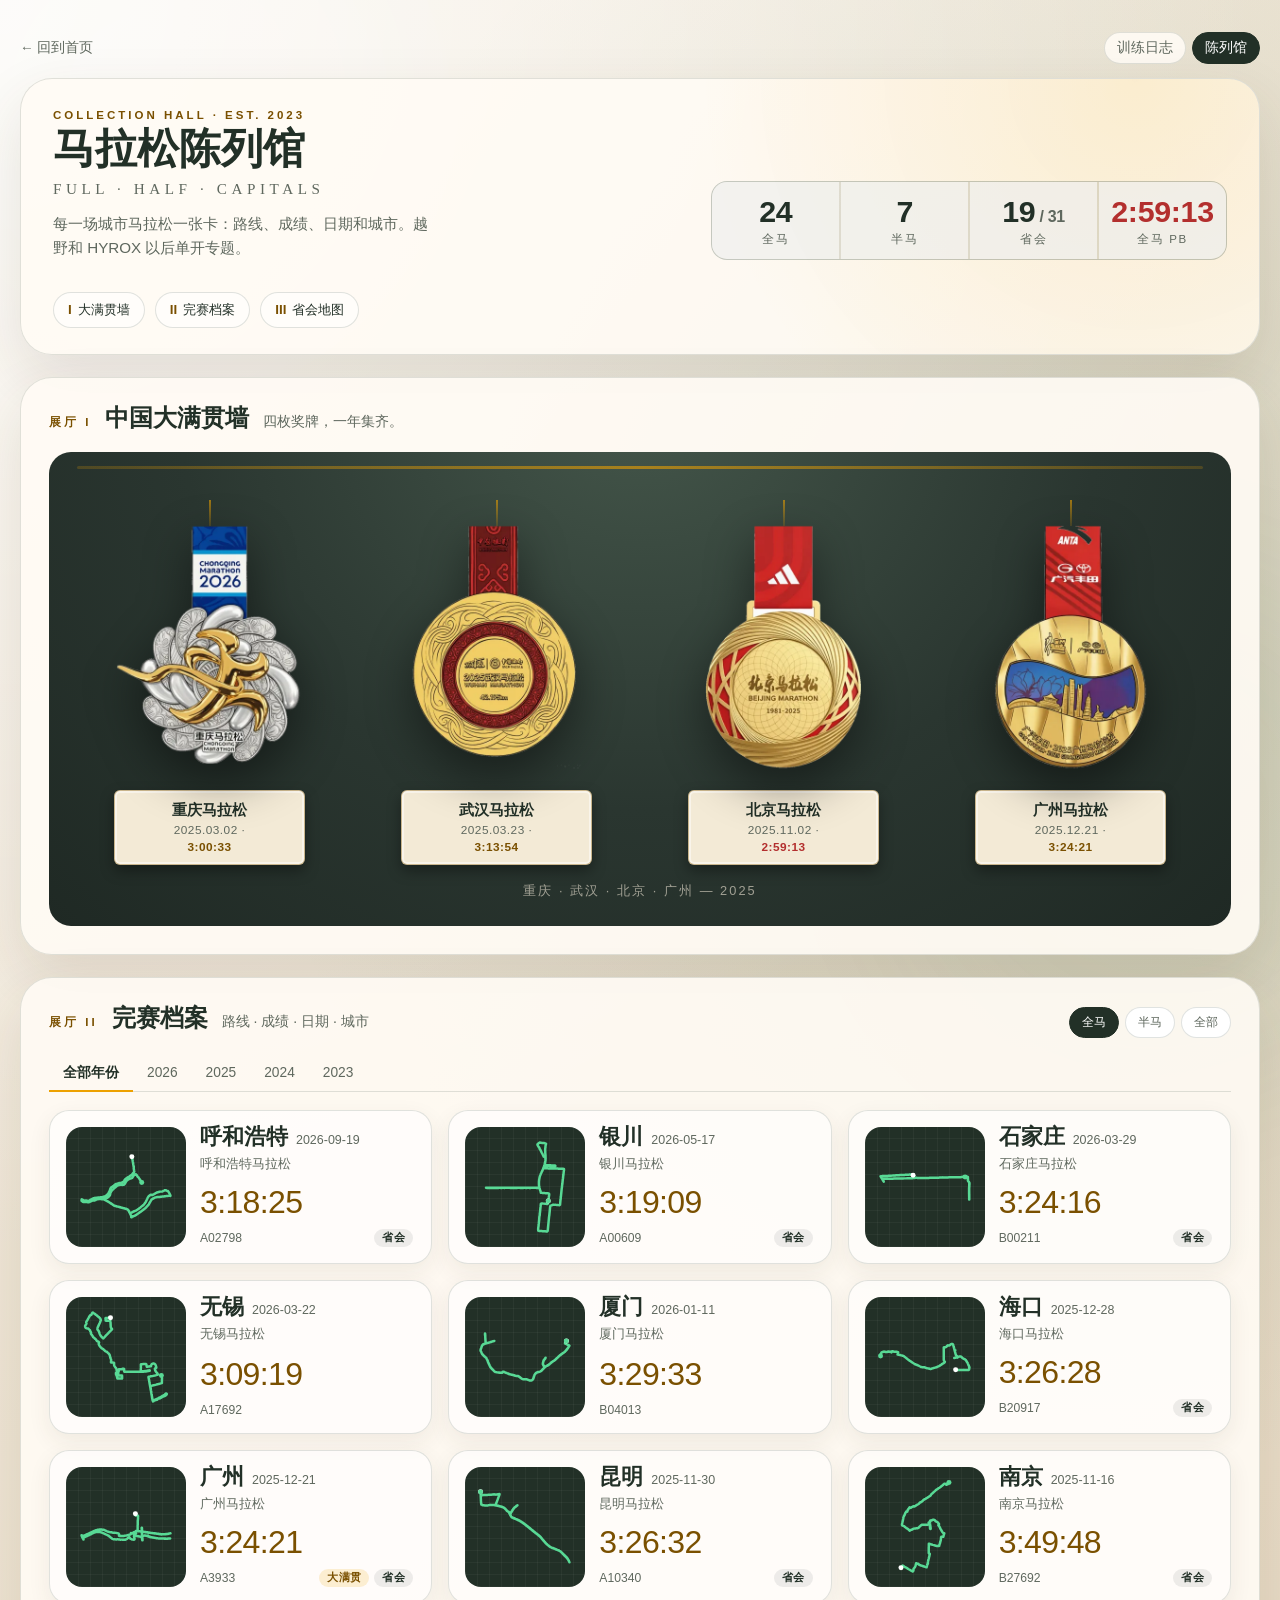
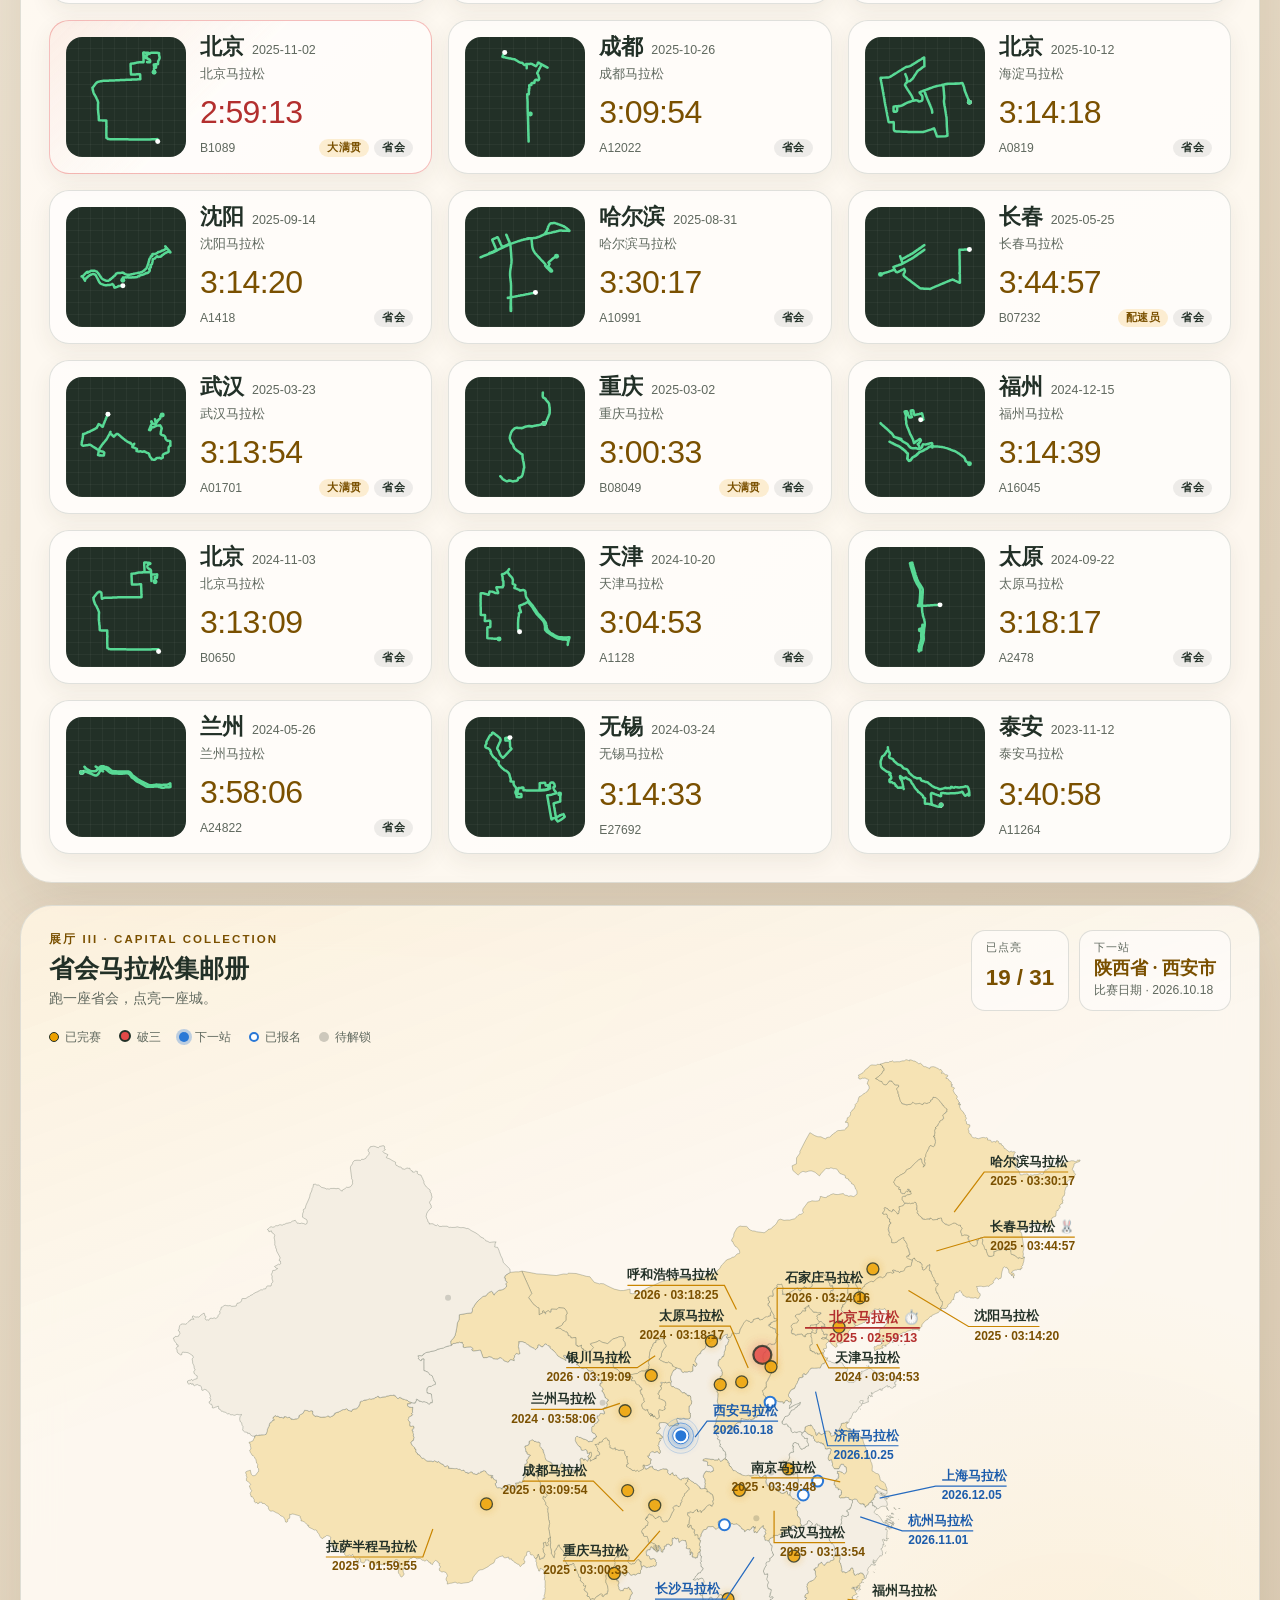
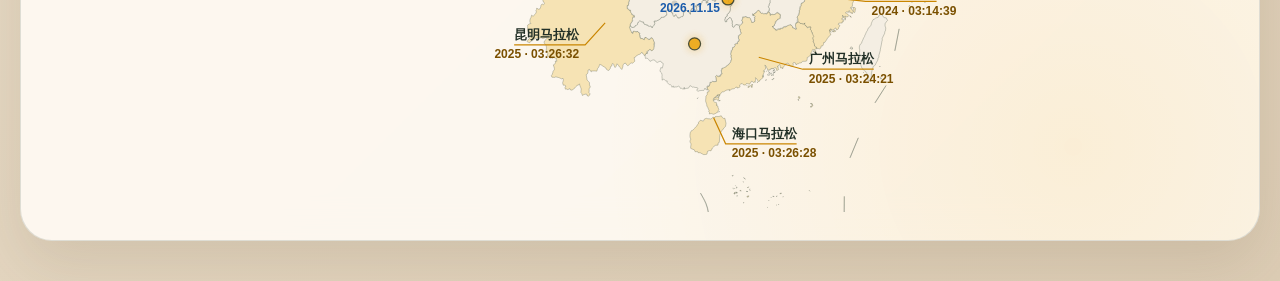
==== commit c8a8affa: "Speed up the local preview and trim the training export - devserver: threaded dual-stack server with" ====
--- a/gallery.html
+++ b/gallery.html
@@ -10,7 +10,7 @@
 </head>
 <body>
 <div class="page-shell">
-  <div class="crumb"><a href="index.html">← 省会马拉松地图</a>
+  <div class="crumb"><a href="index.html">← 回到首页</a>
     <nav><a href="training.html">训练日志</a><a class="on" href="gallery.html">陈列馆</a></nav></div>
 
   <header class="hall-hero">
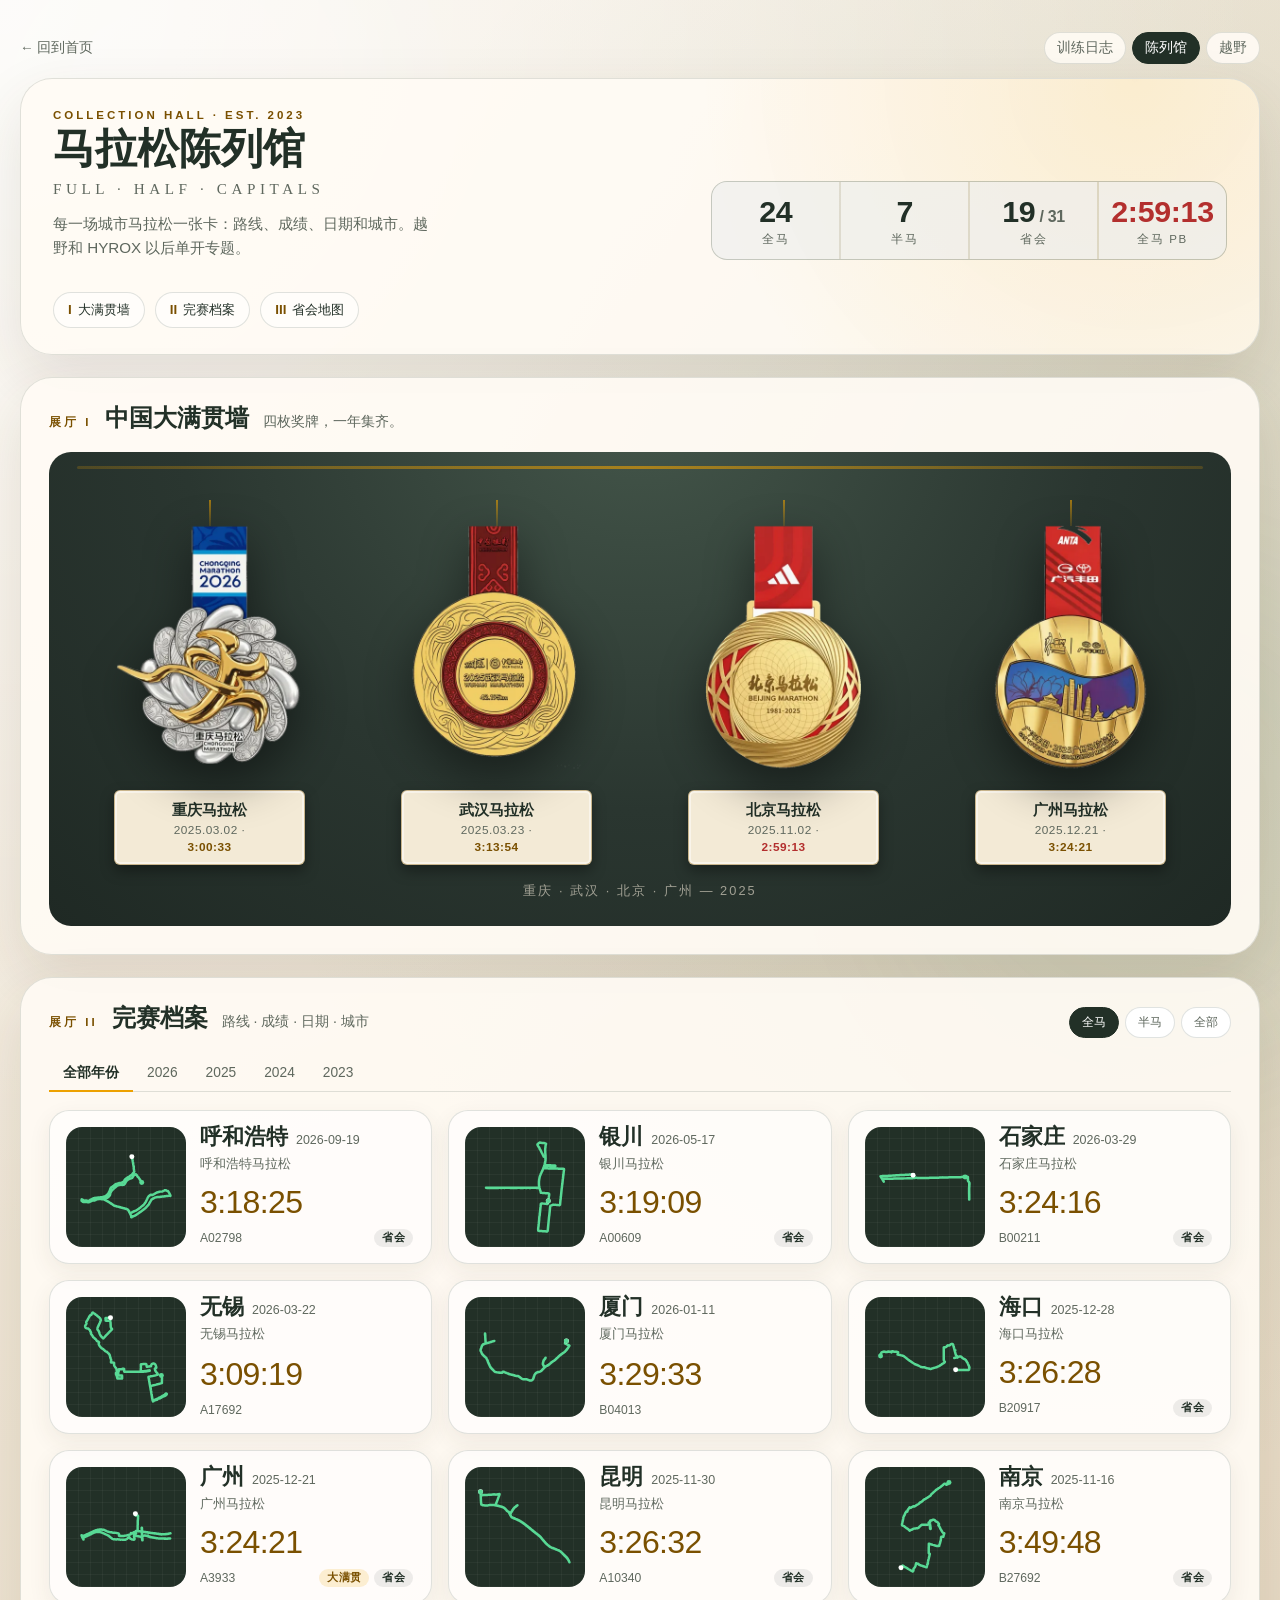
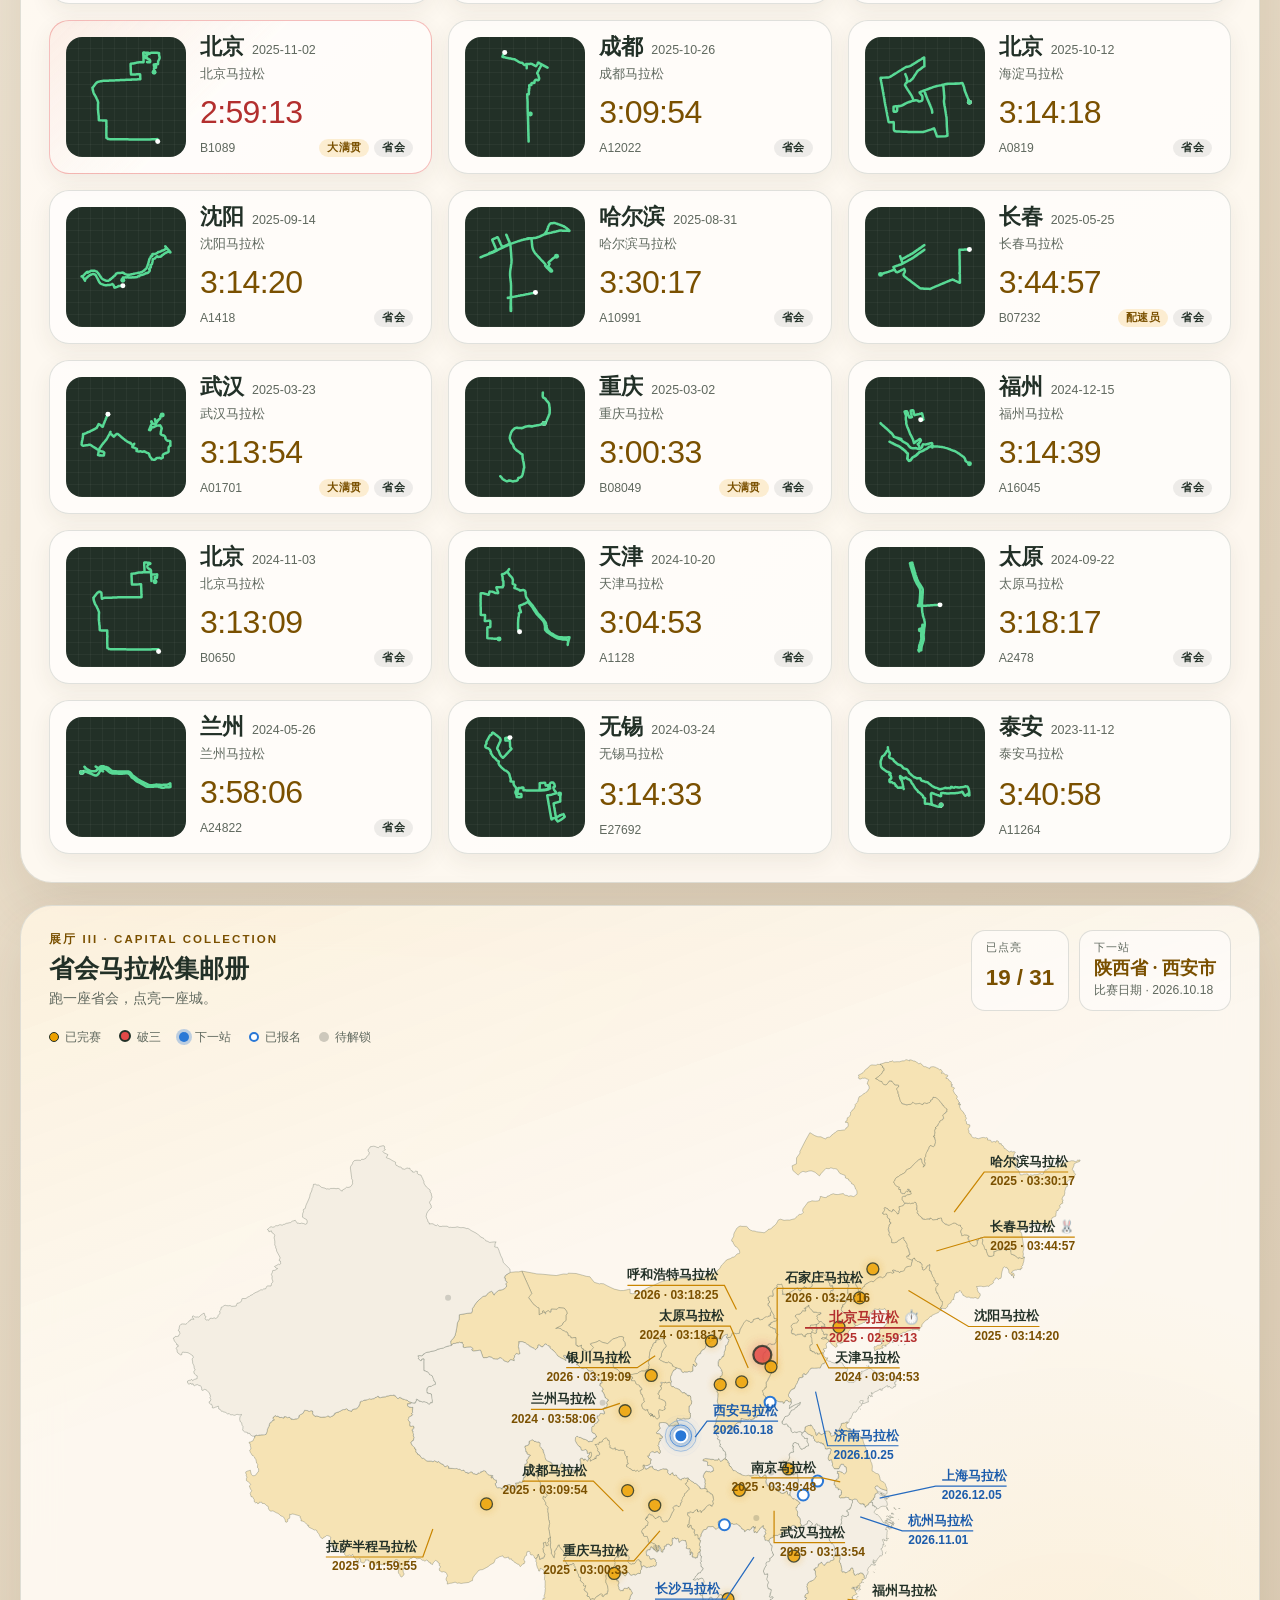
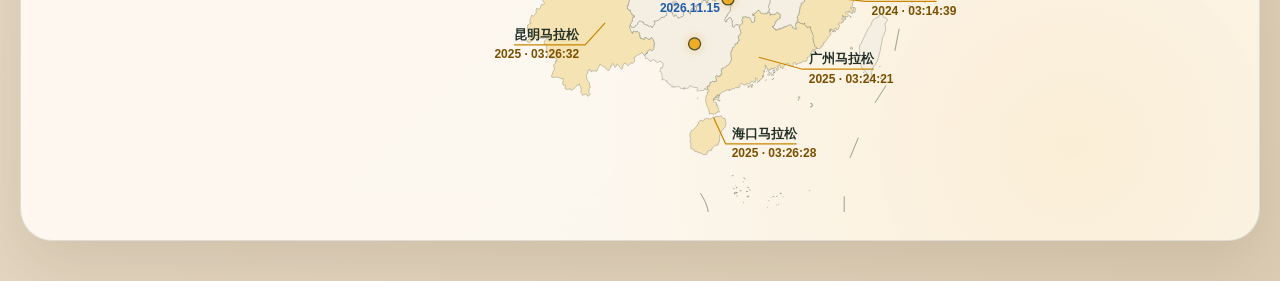
==== commit 08142e1e: "Add the trail running archive page - trail.html + scripts/trail.js: record cards (route, time, dista" ====
--- a/gallery.html
+++ b/gallery.html
@@ -11,7 +11,7 @@
 <body>
 <div class="page-shell">
   <div class="crumb"><a href="index.html">← 回到首页</a>
-    <nav><a href="training.html">训练日志</a><a class="on" href="gallery.html">陈列馆</a></nav></div>
+    <nav><a href="training.html">训练日志</a><a class="on" href="gallery.html">陈列馆</a><a href="trail.html">越野</a></nav></div>
 
   <header class="hall-hero">
     <div>
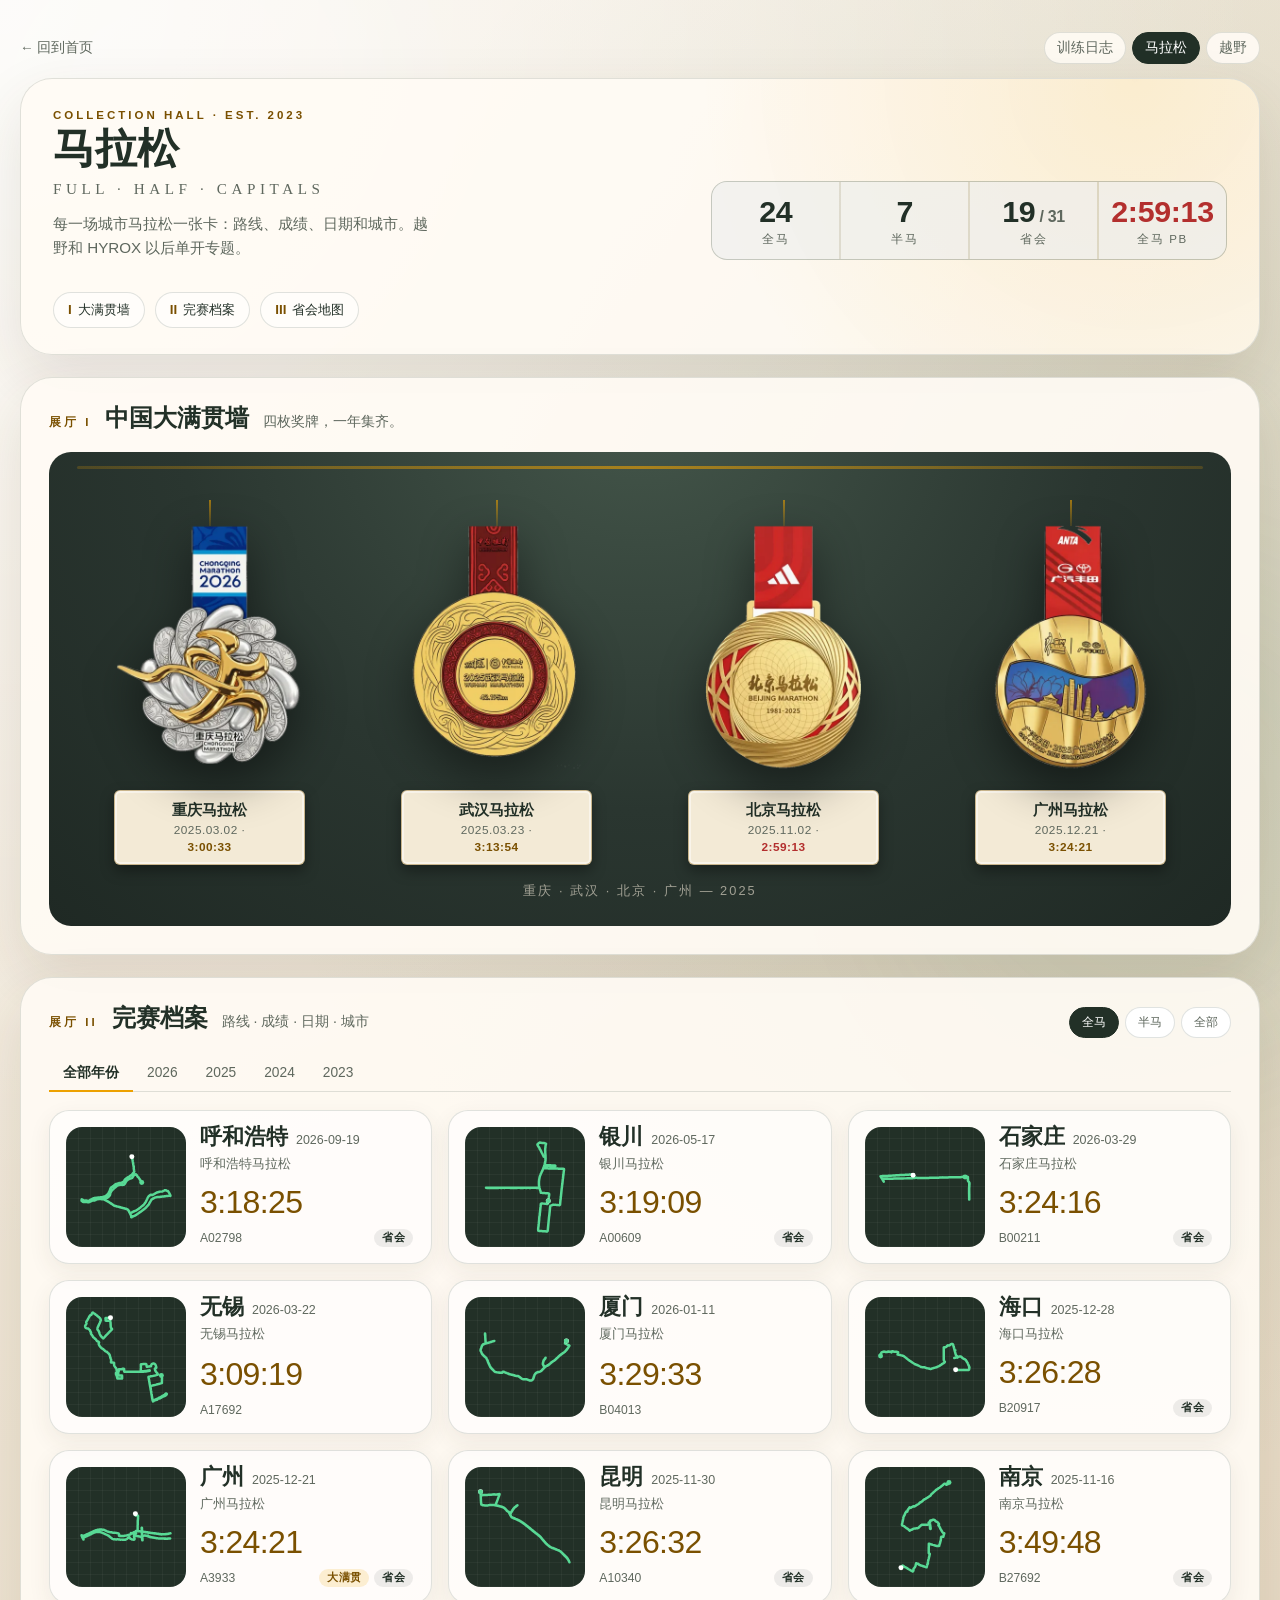
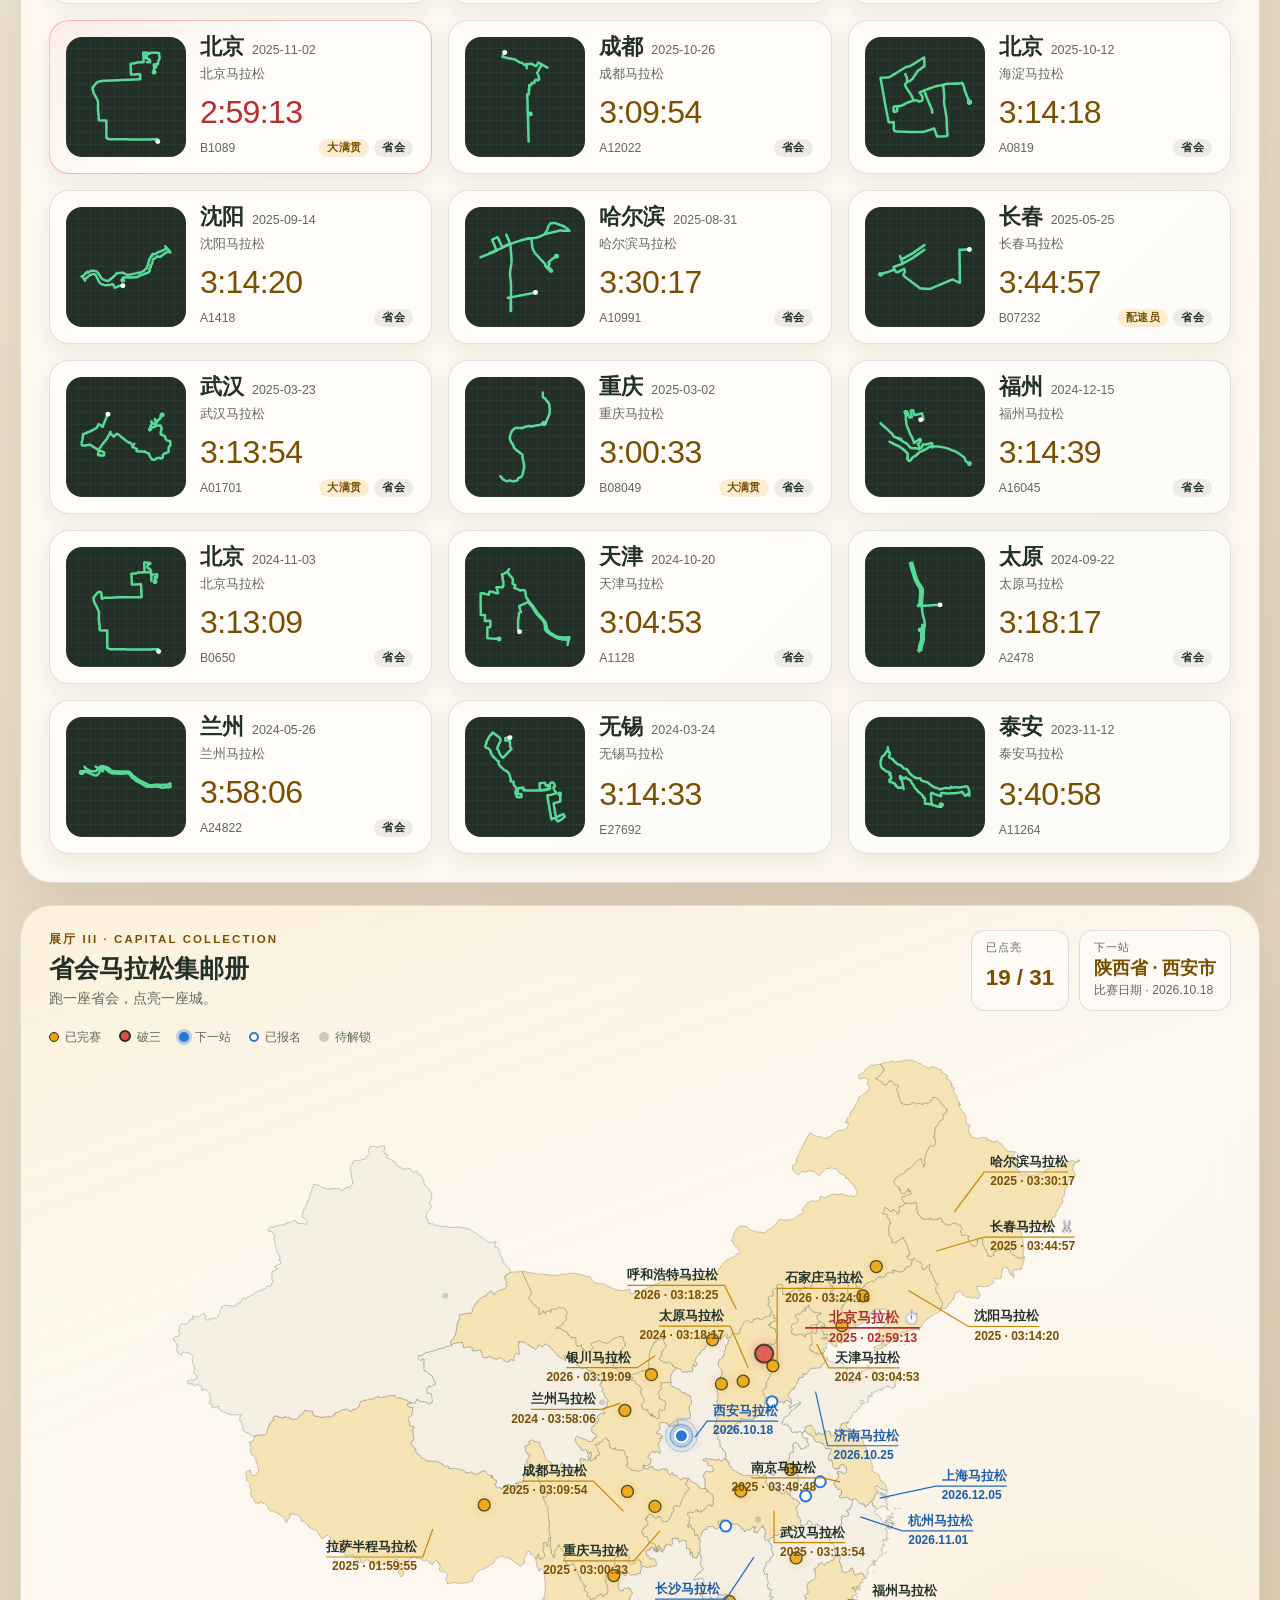
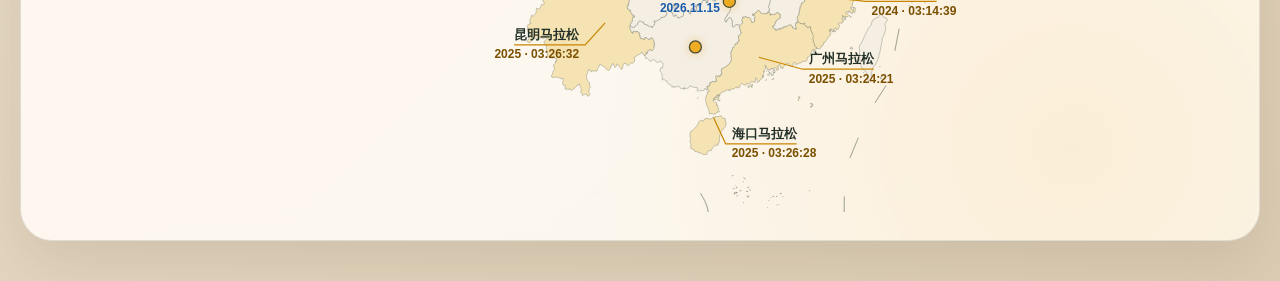
==== commit 8058fc9d: "Trail cards: full rankings from ITRA, no index tags; rename 陈列馆 to 马拉松 - Every trail race now carrie" ====
--- a/gallery.html
+++ b/gallery.html
@@ -3,7 +3,7 @@
 <head>
 <meta charset="UTF-8" />
 <meta name="viewport" content="width=device-width, initial-scale=1.0" />
-<title>马拉松陈列馆 · 柿子</title>
+<title>马拉松 · 柿子</title>
 <meta name="description" content="全马与半马的完赛档案：路线、成绩、日期和城市，以及省会马拉松集邮地图。" />
 <link rel="stylesheet" href="styles/main.css" />
 <link rel="stylesheet" href="styles/gallery.css" />
@@ -11,12 +11,12 @@
 <body>
 <div class="page-shell">
   <div class="crumb"><a href="index.html">← 回到首页</a>
-    <nav><a href="training.html">训练日志</a><a class="on" href="gallery.html">陈列馆</a><a href="trail.html">越野</a></nav></div>
+    <nav><a href="training.html">训练日志</a><a class="on" href="gallery.html">马拉松</a><a href="trail.html">越野</a></nav></div>
 
   <header class="hall-hero">
     <div>
       <p class="hall-kicker">COLLECTION HALL · EST. 2023</p>
-      <h1 class="serif">马拉松陈列馆<small>FULL · HALF · CAPITALS</small></h1>
+      <h1 class="serif">马拉松<small>FULL · HALF · CAPITALS</small></h1>
       <p class="intro">每一场城市马拉松一张卡：路线、成绩、日期和城市。越野和 HYROX 以后单开专题。</p>
     </div>
     <div class="inventory cond" id="inventory"></div>
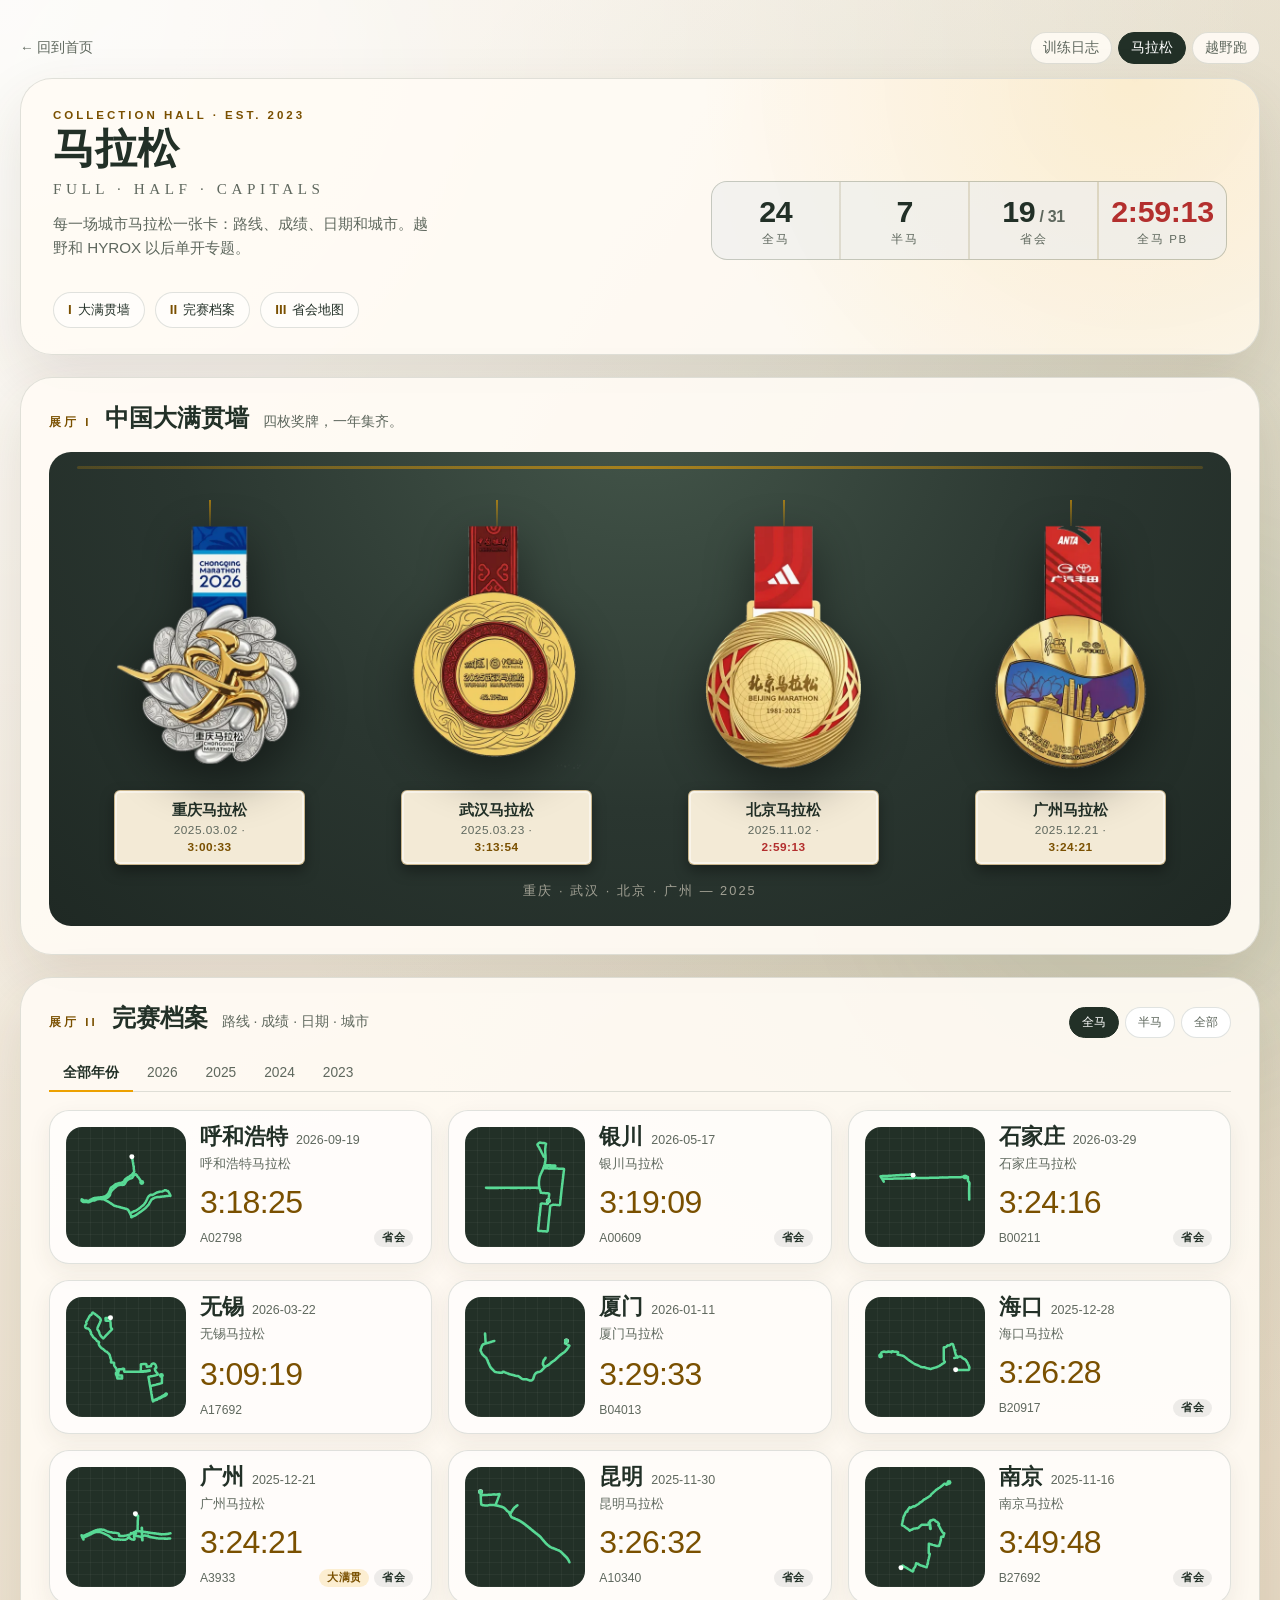
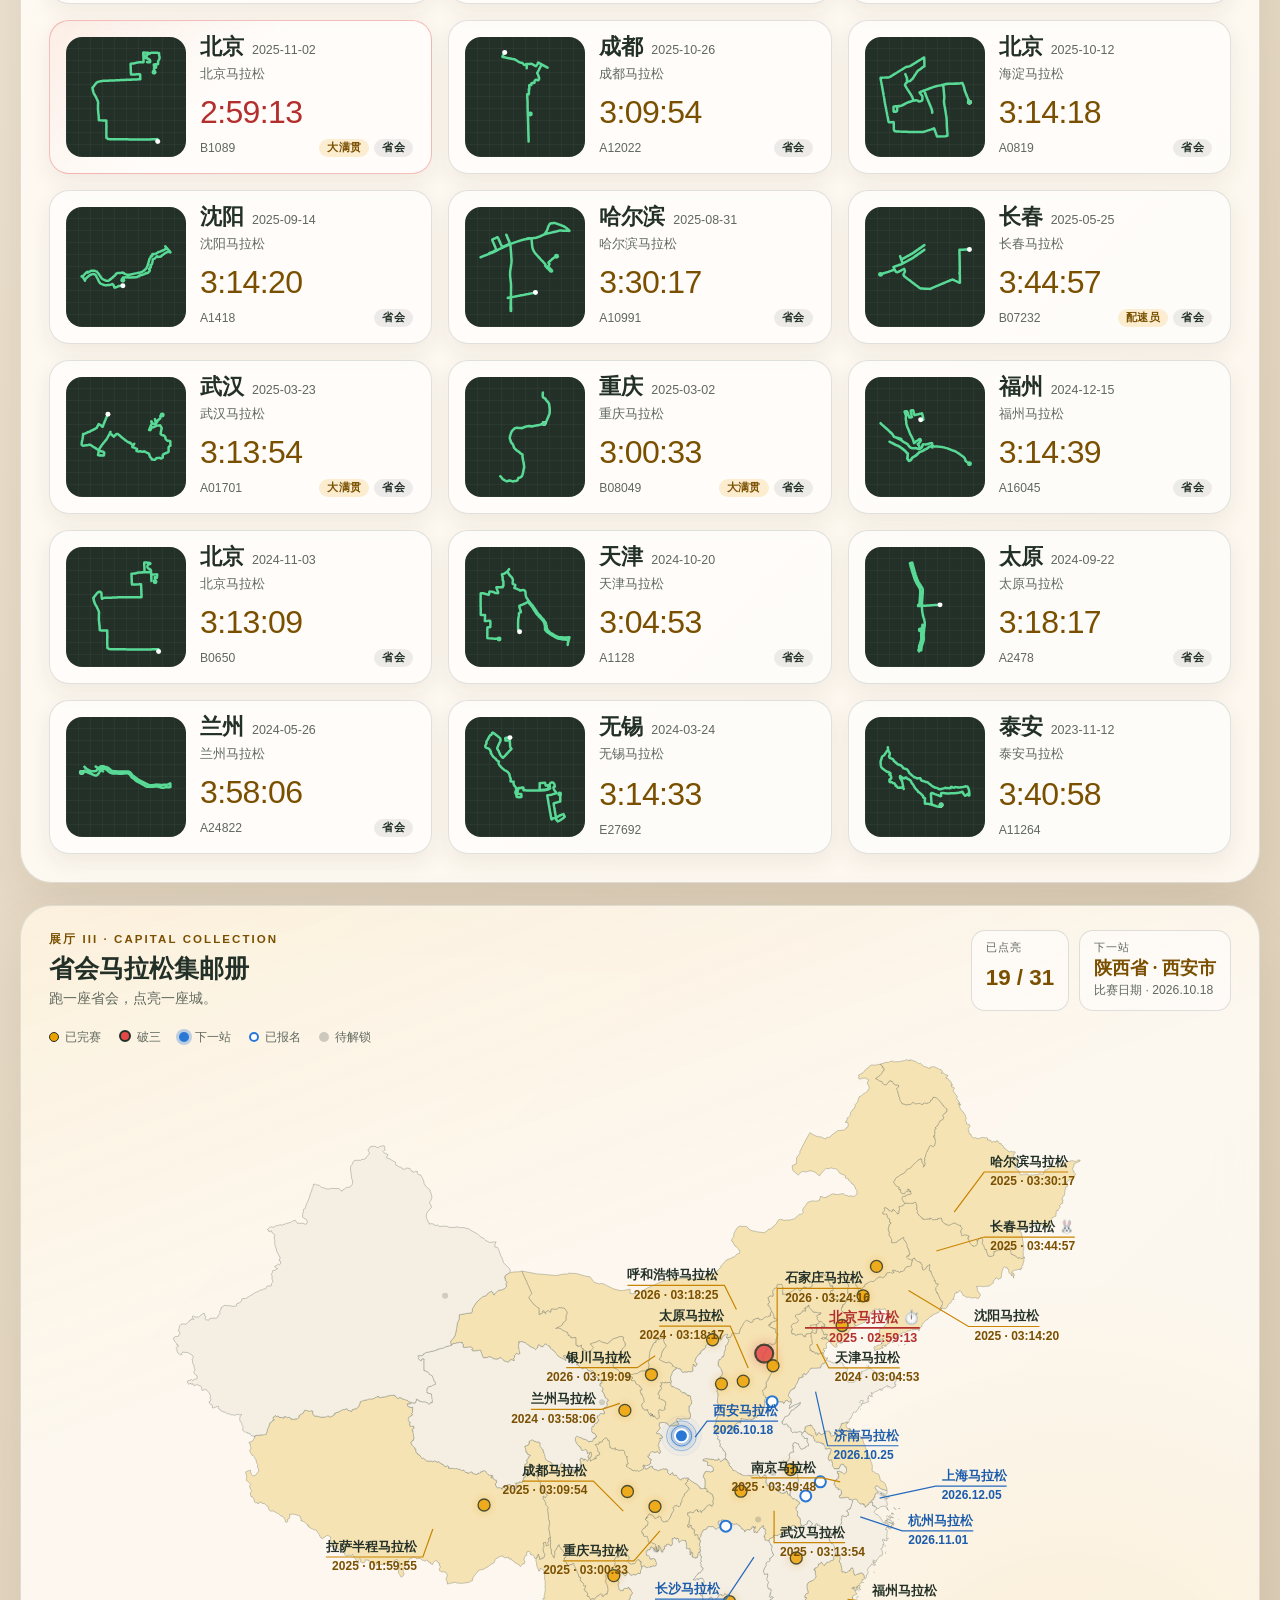
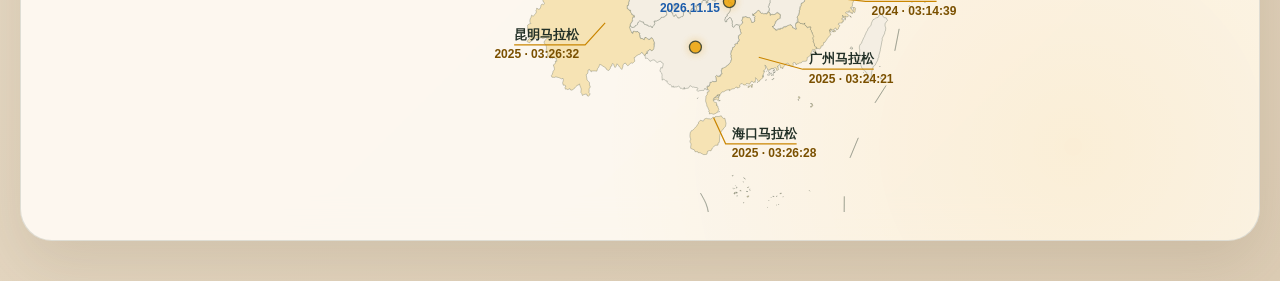
==== commit 8c2c4bdc: "Header shows current ITRA/UTMB indices; trail cards drop the team tag; nav says 越野跑 Co-Authored-By: " ====
--- a/gallery.html
+++ b/gallery.html
@@ -11,7 +11,7 @@
 <body>
 <div class="page-shell">
   <div class="crumb"><a href="index.html">← 回到首页</a>
-    <nav><a href="training.html">训练日志</a><a class="on" href="gallery.html">马拉松</a><a href="trail.html">越野</a></nav></div>
+    <nav><a href="training.html">训练日志</a><a class="on" href="gallery.html">马拉松</a><a href="trail.html">越野跑</a></nav></div>
 
   <header class="hall-hero">
     <div>
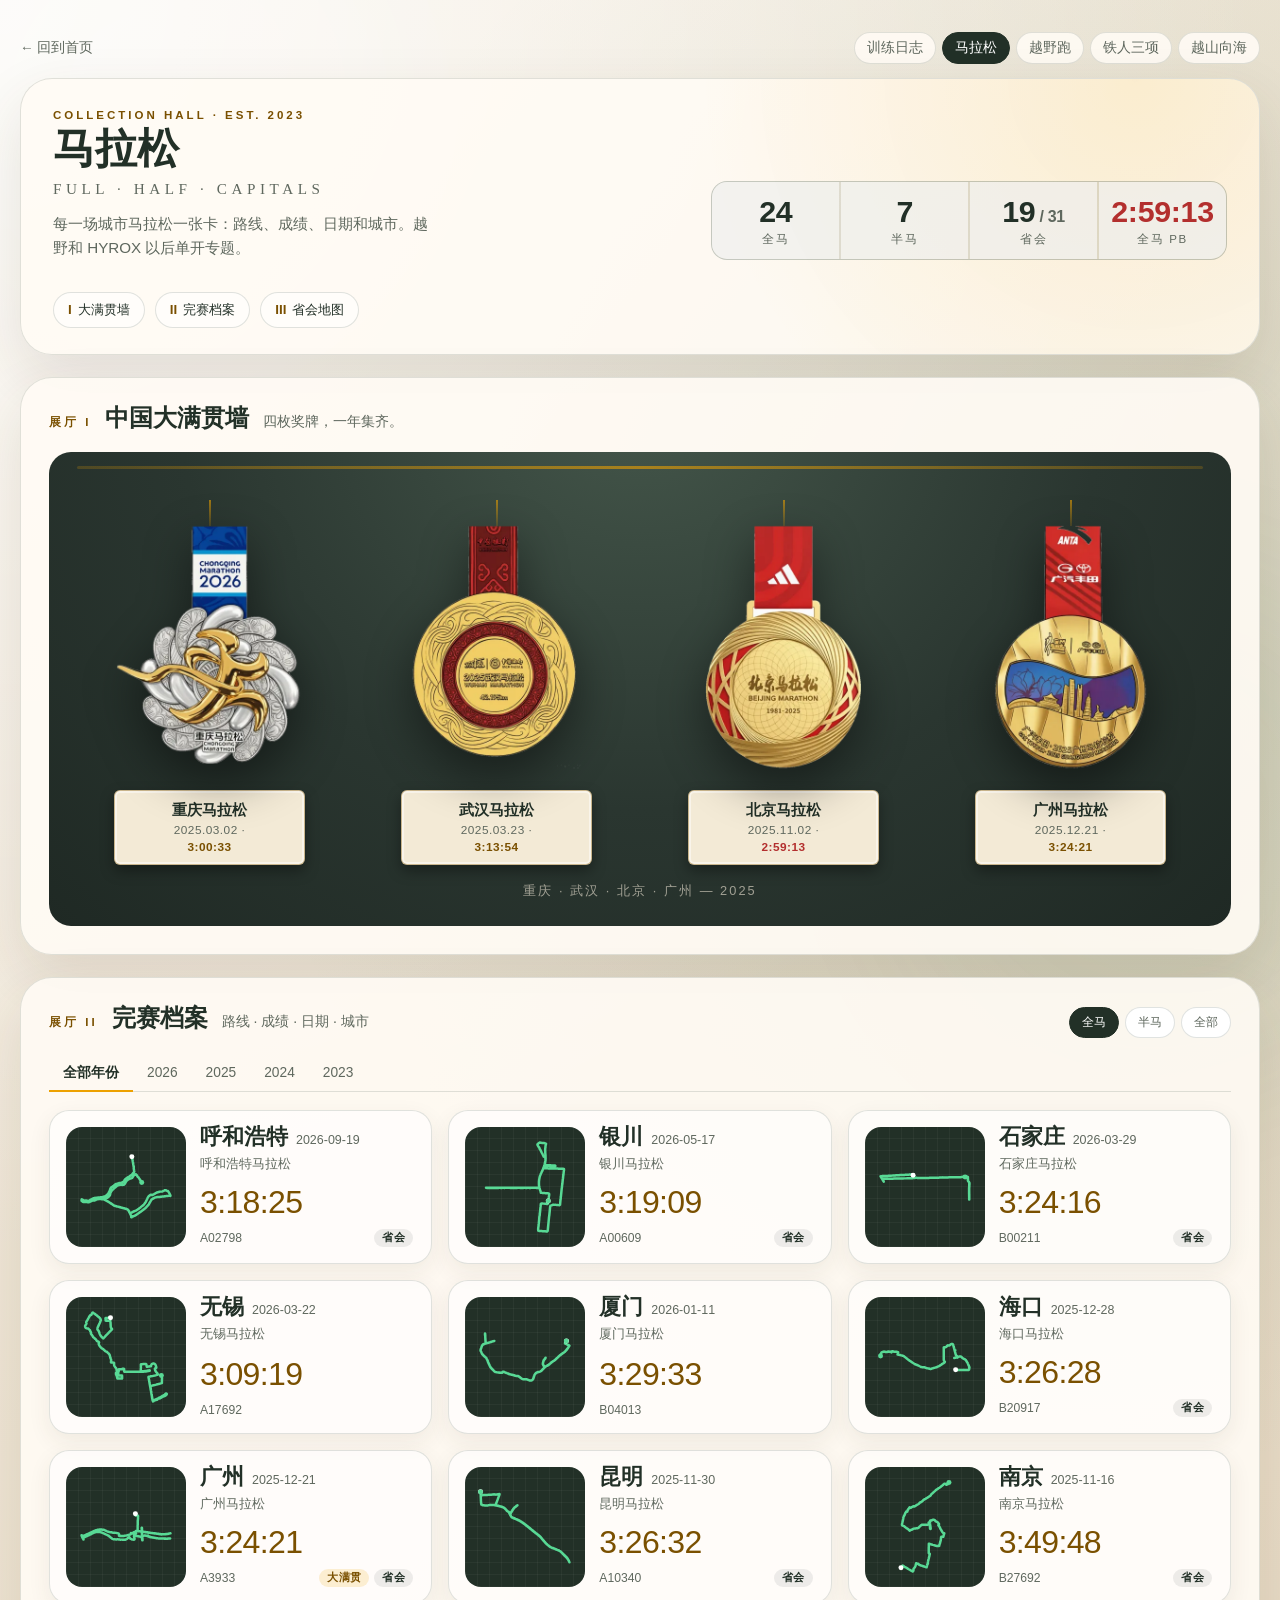
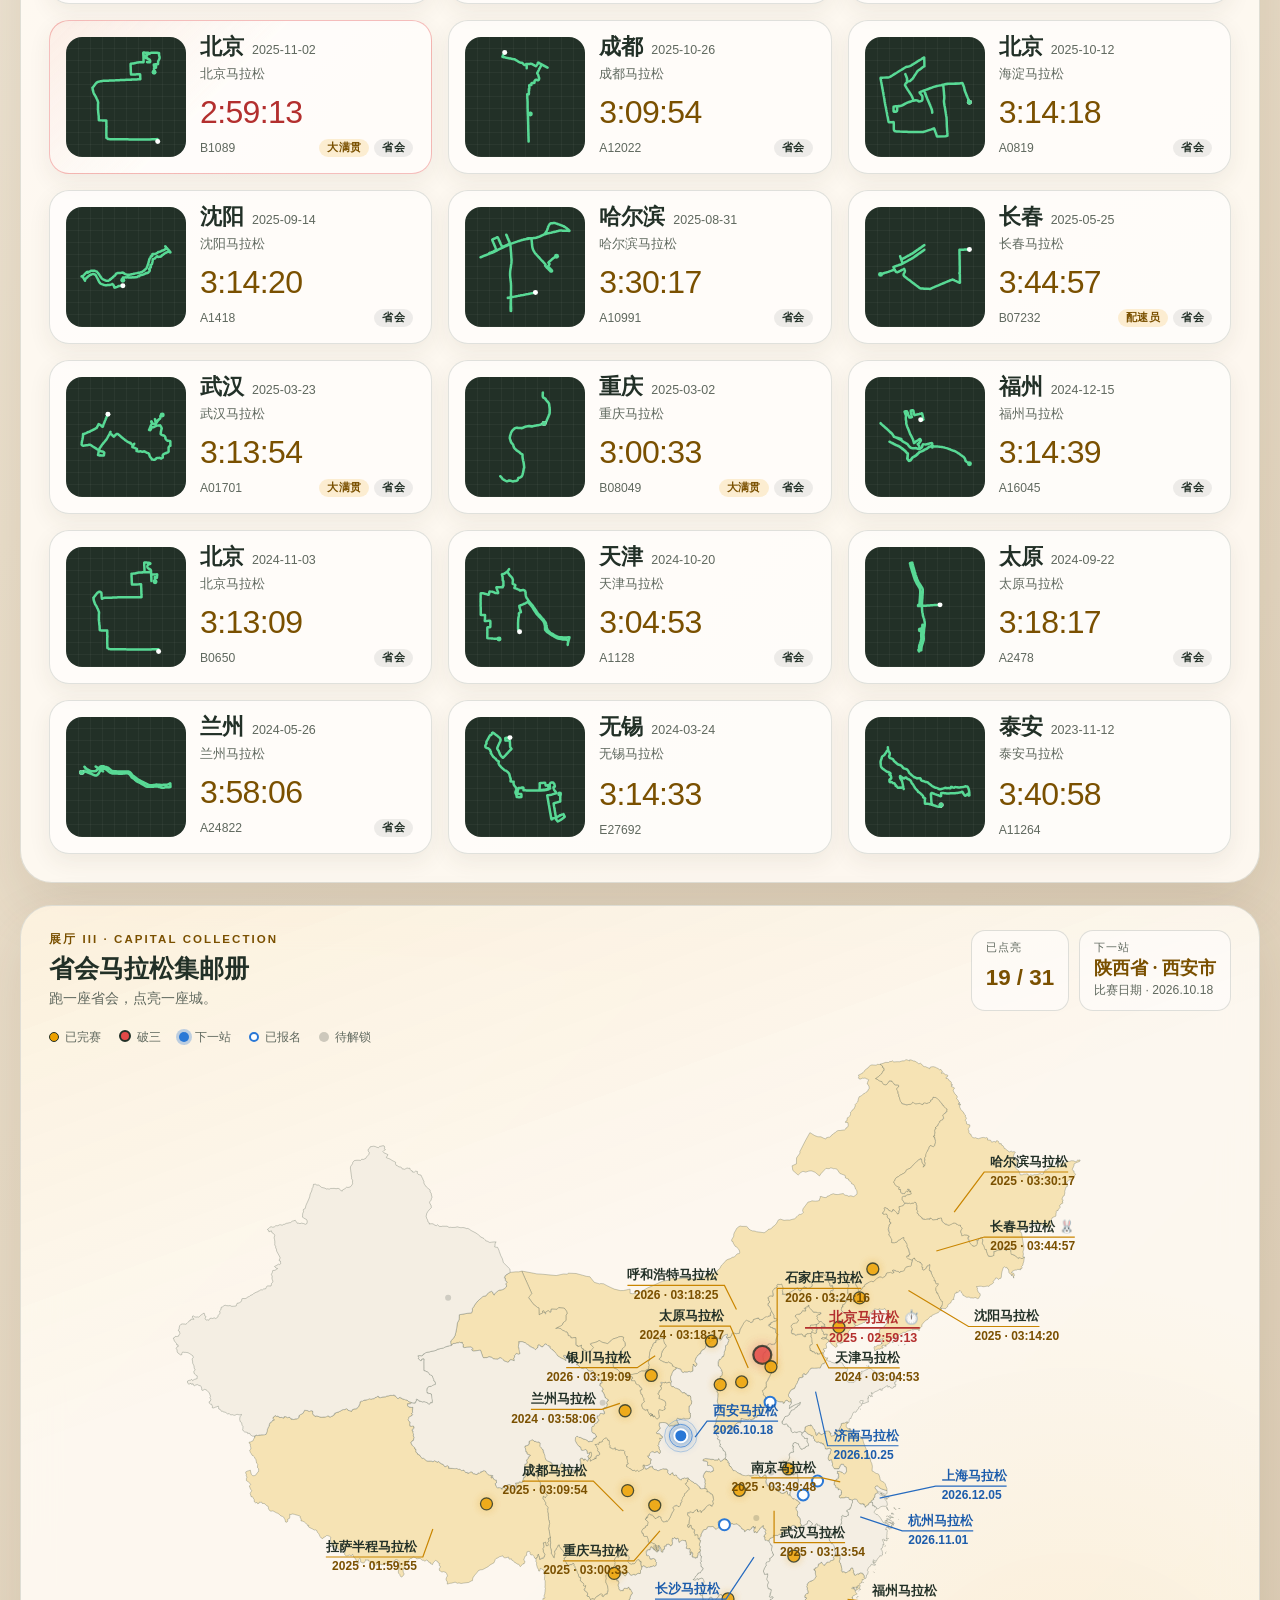
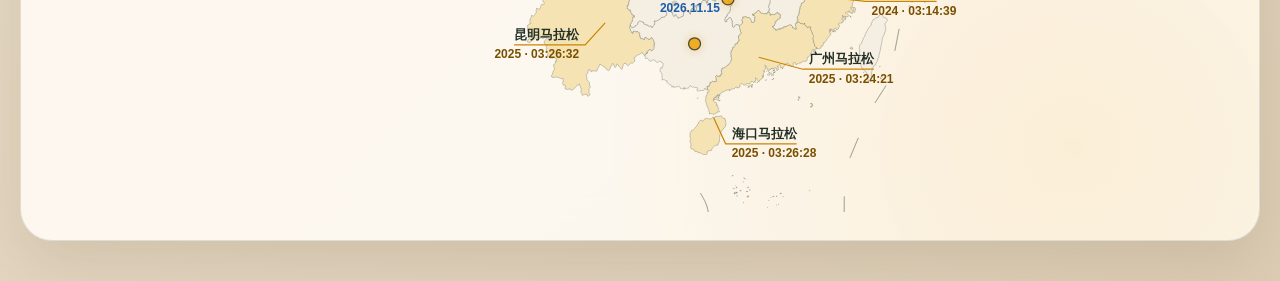
==== commit 9707dbd2: "Add triathlon and Hood to Coast pages; Xiangshan route thumbnail from its certificate - triathlon.ht" ====
--- a/gallery.html
+++ b/gallery.html
@@ -11,7 +11,7 @@
 <body>
 <div class="page-shell">
   <div class="crumb"><a href="index.html">← 回到首页</a>
-    <nav><a href="training.html">训练日志</a><a class="on" href="gallery.html">马拉松</a><a href="trail.html">越野跑</a></nav></div>
+    <nav><a href="training.html">训练日志</a><a class="on" href="gallery.html">马拉松</a><a href="trail.html">越野跑</a><a href="triathlon.html">铁人三项</a><a href="hoodtocoast.html">越山向海</a></nav></div>
 
   <header class="hall-hero">
     <div>
--- a/styles/gallery.css
+++ b/styles/gallery.css
@@ -53,7 +53,7 @@
   .rec.sub3 { border-color: rgba(227,73,72,.35); background: linear-gradient(135deg, rgba(227,73,72,.06), rgba(255,255,255,.62) 45%); }
   .rec-route { width: 120px; height: 120px; border-radius: 16px; background: var(--ink); display:grid; place-items:center; position:relative; overflow:hidden; }
   .rec-route::before { content:""; position:absolute; inset:0; background: repeating-linear-gradient(0deg, rgba(255,255,255,.04) 0 1px, transparent 1px 12px), repeating-linear-gradient(90deg, rgba(255,255,255,.04) 0 1px, transparent 1px 12px); }
-  .rec-route svg { width: 96px; height: 96px; position:relative; }
+  .rec-route svg, .rec-route img { width: 96px; height: 96px; position:relative; }
   .rec-route polyline { fill:none; stroke: #58d995; stroke-width: 2.8; stroke-linejoin: round; stroke-linecap: round; }
   .rec-route circle { fill:#fff; }
   .rec-route .na { color: rgba(255,255,255,.45); font-size:.66rem; letter-spacing:.14em; position:relative; }
@@ -74,5 +74,5 @@
   @media (max-width: 1000px) { .records { grid-template-columns: repeat(2, 1fr); } .medals { grid-template-columns: repeat(2, 1fr); } }
   @media (max-width: 780px) {
     .hall-hero { grid-template-columns: 1fr; padding: 22px 18px; } .hall-hero h1 { font-size: 2rem; } .inventory { grid-template-columns: repeat(2,1fr); }
-    .hall { padding: 18px 16px 22px; } .records { grid-template-columns: 1fr; } .rec { grid-template-columns: 96px 1fr; } .rec-route { width: 96px; height: 96px; } .rec-route svg { width: 78px; height: 78px; } .wall { padding: 30px 16px 20px; } .medals { gap: 14px; }
+    .hall { padding: 18px 16px 22px; } .records { grid-template-columns: 1fr; } .rec { grid-template-columns: 96px 1fr; } .rec-route { width: 96px; height: 96px; } .rec-route svg, .rec-route img { width: 78px; height: 78px; } .wall { padding: 30px 16px 20px; } .medals { gap: 14px; }
   }
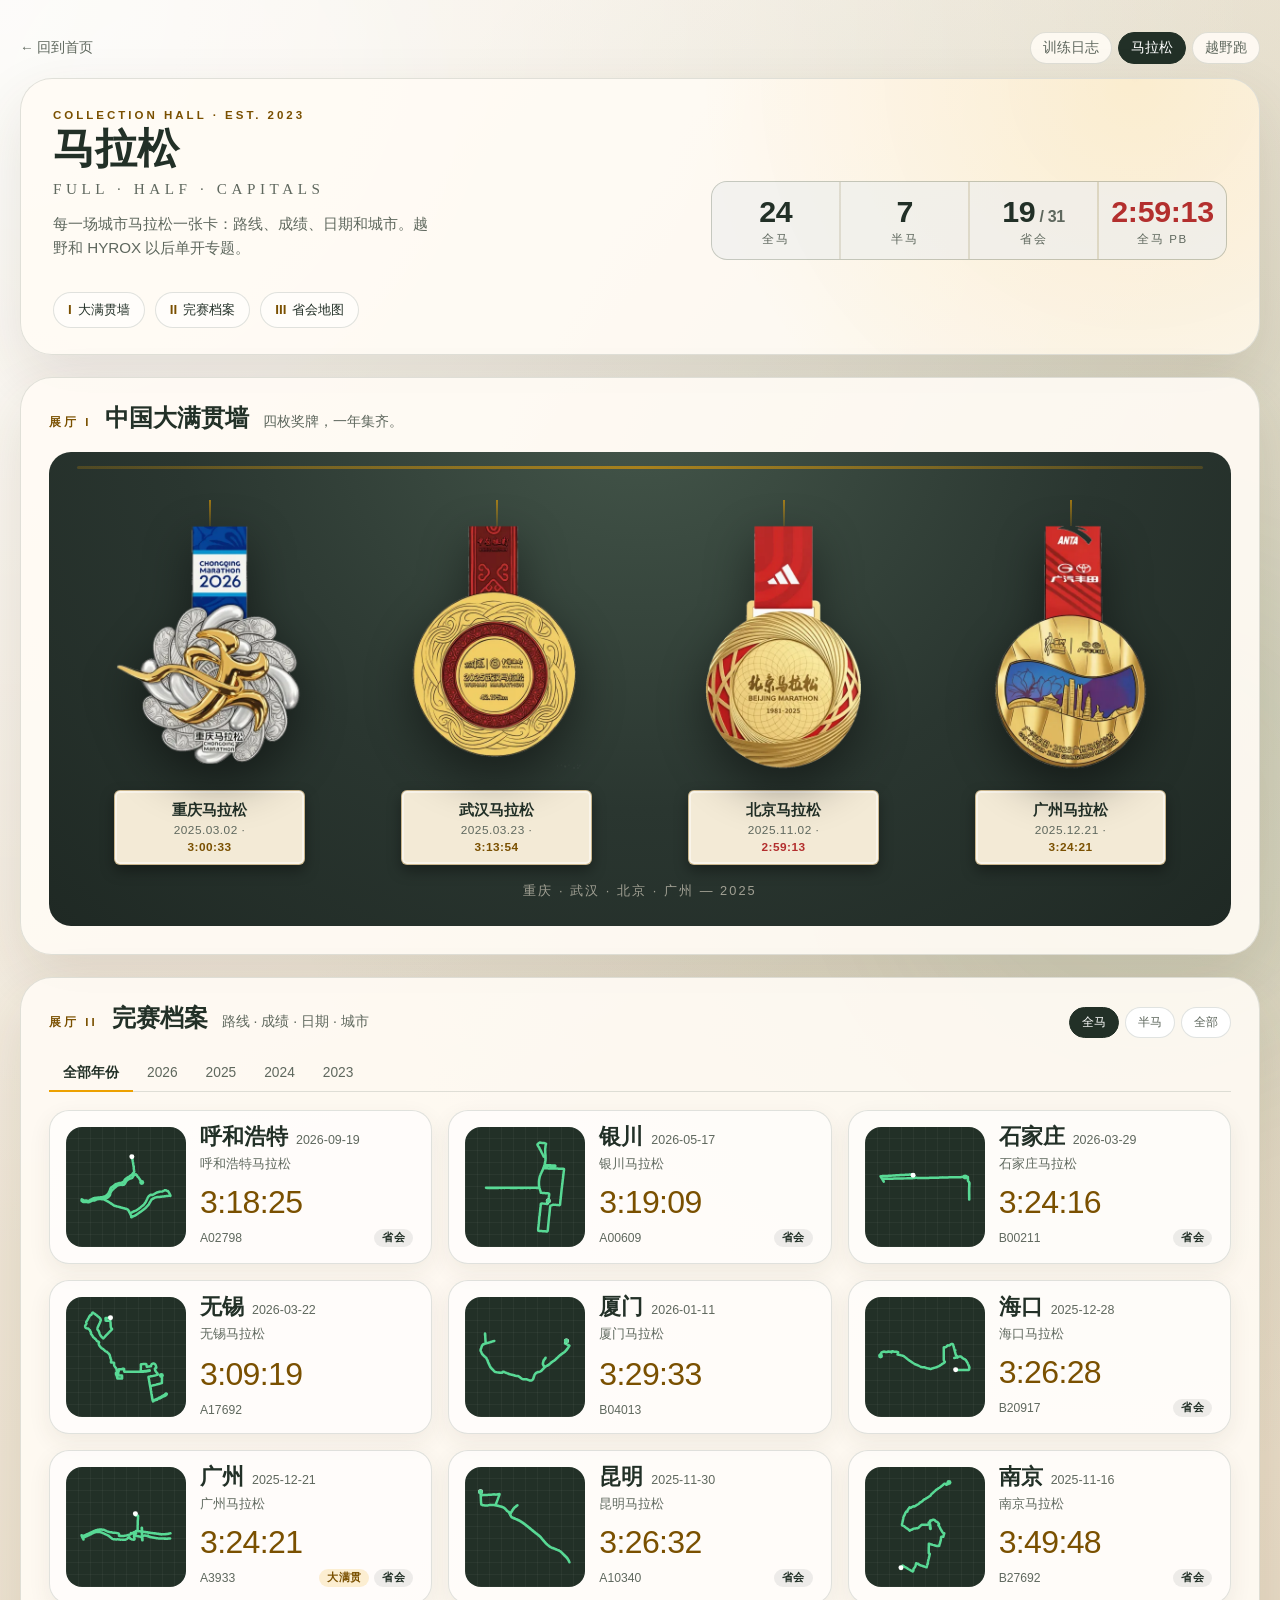
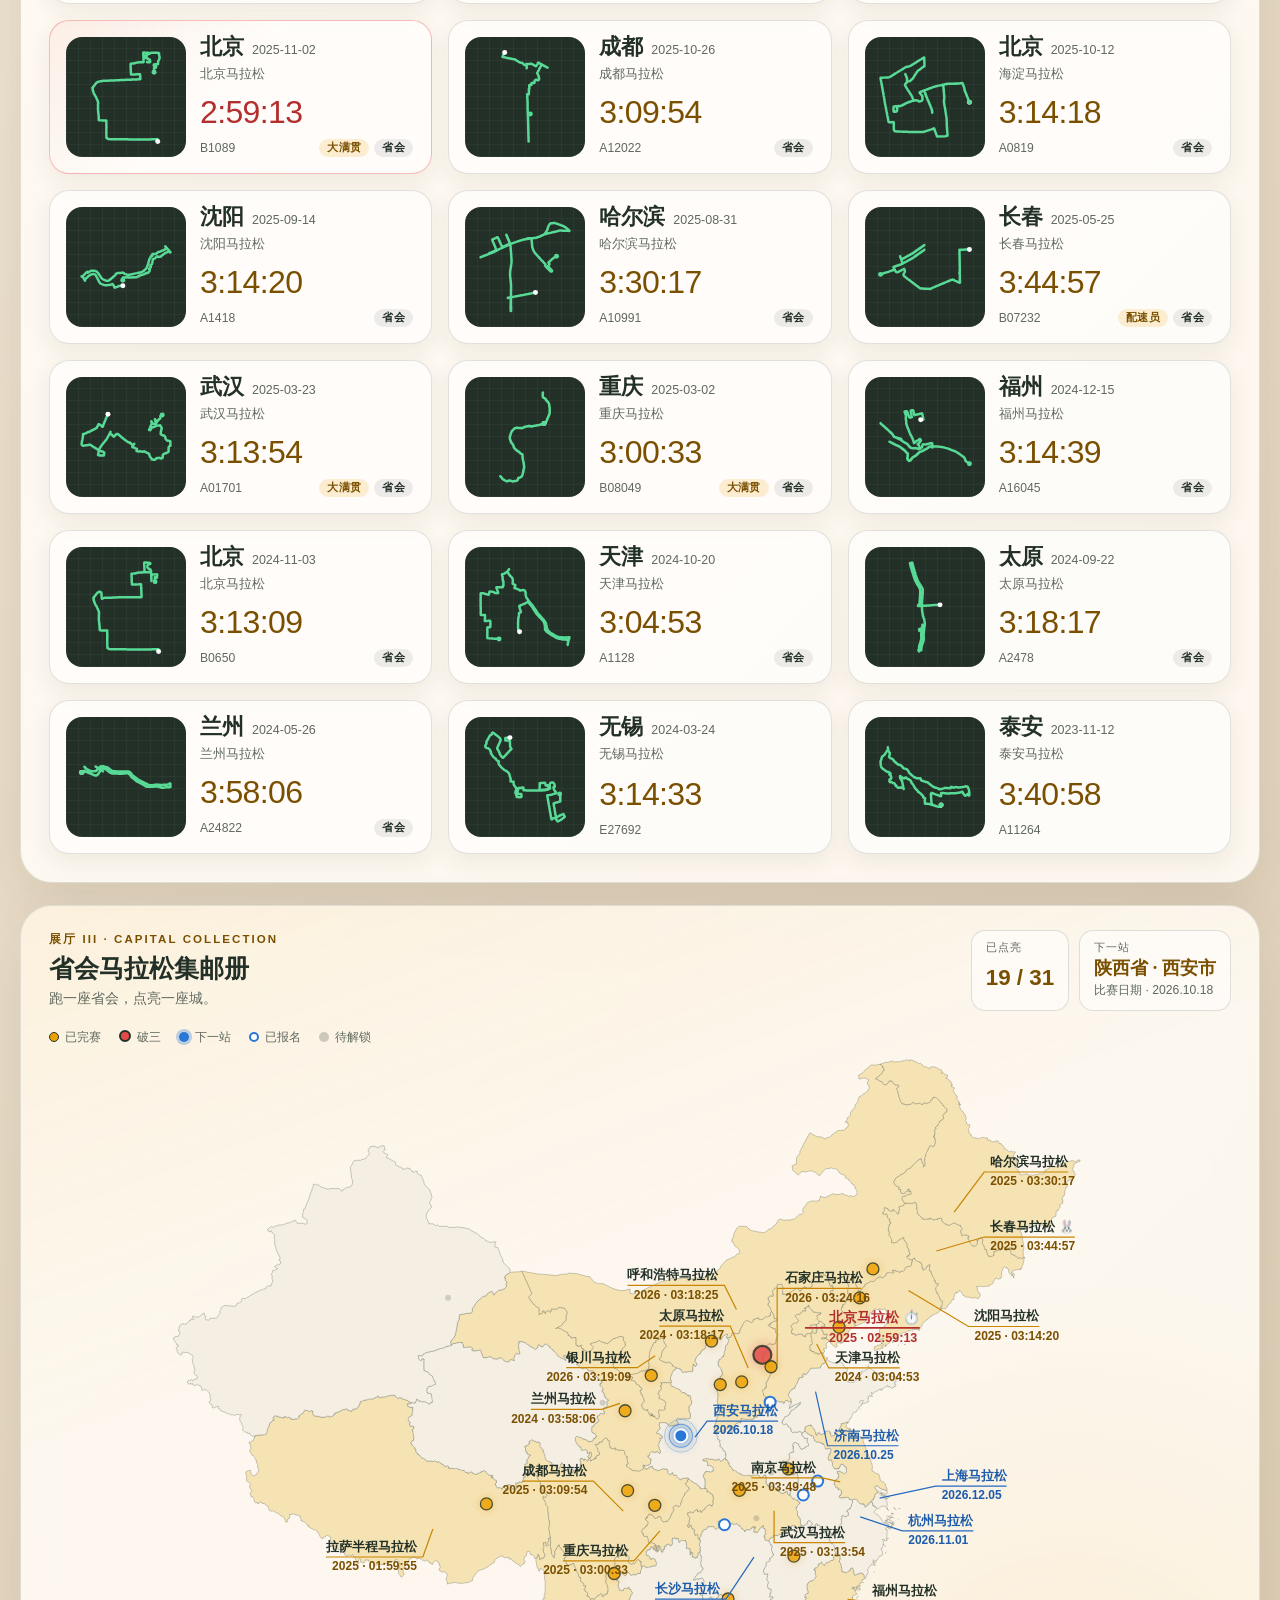
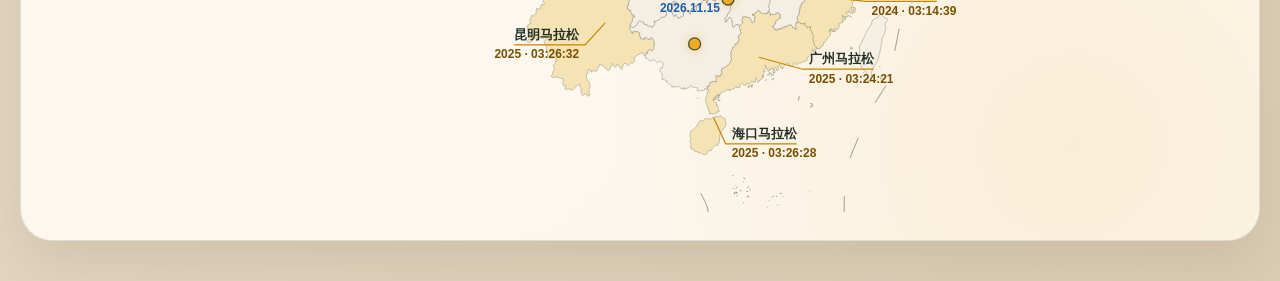
==== commit 083cbae1: "Home page: triathlon and Hood to Coast sections instead of separate pages - 铁人三项: relay legs bar, te" ====
--- a/gallery.html
+++ b/gallery.html
@@ -11,7 +11,7 @@
 <body>
 <div class="page-shell">
   <div class="crumb"><a href="index.html">← 回到首页</a>
-    <nav><a href="training.html">训练日志</a><a class="on" href="gallery.html">马拉松</a><a href="trail.html">越野跑</a><a href="triathlon.html">铁人三项</a><a href="hoodtocoast.html">越山向海</a></nav></div>
+    <nav><a href="training.html">训练日志</a><a class="on" href="gallery.html">马拉松</a><a href="trail.html">越野跑</a></nav></div>
 
   <header class="hall-hero">
     <div>
--- a/styles/main.css
+++ b/styles/main.css
@@ -1549,3 +1549,324 @@
     font-size: 0.52rem;
   }
 }
+
+
+/* ---- 铁人三项 / 越山向海（首页板块，样式沿用卡片体系） ---- */
+.tri-card,
+.h2c-card {
+  position: relative;
+  overflow: hidden;
+  padding: 24px;
+  border-radius: var(--radius-xl);
+  animation: rise-in 0.95s ease 0.1s both;
+}
+
+.tri-card::before,
+.h2c-card::before {
+  content: "";
+  position: absolute;
+  inset: 0;
+  background: radial-gradient(circle at top right, rgba(47, 124, 83, 0.12), transparent 32%);
+  pointer-events: none;
+}
+
+.tri-kicker,
+.h2c-kicker {
+  margin: 0 0 6px;
+  font-size: 0.72rem;
+  letter-spacing: 0.18em;
+  font-weight: 800;
+  color: var(--green);
+}
+
+.tri-lead,
+.h2c-lead {
+  margin: 6px 0 0;
+  color: var(--ink-soft);
+  font-size: 0.92rem;
+}
+
+.tri-grid,
+.h2c-list {
+  position: relative;
+  display: grid;
+  gap: 14px;
+}
+
+.tri-grid {
+  grid-template-columns: repeat(2, minmax(0, 1fr));
+}
+
+.tri-ticket,
+.h2c-row {
+  display: grid;
+  gap: 16px;
+  padding: 18px;
+  border-radius: 24px;
+  background: linear-gradient(180deg, rgba(255, 255, 255, 0.88), rgba(249, 243, 234, 0.92));
+  border: 1px solid var(--line);
+  box-shadow: 0 16px 40px rgba(74, 58, 35, 0.08);
+}
+
+.tri-ticket {
+  grid-template-columns: 150px 1fr;
+}
+
+.tri-legs {
+  display: grid;
+  gap: 7px;
+  align-content: center;
+  padding: 14px 12px;
+  border-radius: 16px;
+  background: var(--ink);
+}
+
+.tri-leg {
+  display: grid;
+  grid-template-columns: 34px 1fr;
+  align-items: center;
+  gap: 6px;
+  font-size: 0.62rem;
+  letter-spacing: 0.04em;
+  color: rgba(255, 255, 255, 0.55);
+}
+
+.tri-leg i {
+  display: block;
+  height: 9px;
+  border-radius: 3px;
+  background: rgba(255, 255, 255, 0.22);
+}
+
+.tri-leg.mine {
+  color: #58d995;
+}
+
+.tri-leg.mine i {
+  background: #58d995;
+}
+
+.tri-leg.t i {
+  height: 4px;
+  background: rgba(255, 255, 255, 0.12);
+}
+
+.tri-body,
+.h2c-body {
+  display: grid;
+  gap: 8px;
+  align-content: space-between;
+  min-width: 0;
+}
+
+.tri-title,
+.h2c-title {
+  display: flex;
+  align-items: baseline;
+  gap: 8px;
+  flex-wrap: wrap;
+}
+
+.tri-title b,
+.h2c-title b {
+  font-family: "Iowan Old Style", "Palatino Linotype", "Book Antiqua", "Songti SC", "STSong", serif;
+  font-size: 1.3rem;
+  line-height: 1;
+}
+
+.tri-title span,
+.h2c-title span,
+.tri-sub,
+.h2c-sub {
+  color: var(--ink-soft);
+  font-size: 0.8rem;
+}
+
+.tri-time,
+.h2c-time {
+  font-family: "Avenir Next Condensed", "DIN Alternate", "Arial Narrow", sans-serif;
+  font-size: 2rem;
+  line-height: 1;
+  letter-spacing: -0.02em;
+  color: var(--green);
+}
+
+.tri-time small,
+.h2c-time small {
+  font-family: "Avenir Next", "PingFang SC", sans-serif;
+  font-size: 0.72rem;
+  letter-spacing: 0;
+  color: var(--ink-soft);
+  margin-left: 6px;
+}
+
+.tri-stats,
+.h2c-stats {
+  display: flex;
+  gap: 12px;
+  flex-wrap: wrap;
+  font-size: 0.78rem;
+  color: var(--ink-soft);
+  font-variant-numeric: tabular-nums;
+}
+
+.tri-stats b,
+.h2c-stats b {
+  color: var(--ink);
+}
+
+.h2c-row {
+  grid-template-columns: minmax(0, 1.5fr) minmax(260px, 1fr);
+  align-items: start;
+}
+
+.h2c-map {
+  position: relative;
+  border-radius: 18px;
+  background: var(--ink);
+  overflow: hidden;
+}
+
+.h2c-map svg {
+  display: block;
+  width: 100%;
+  height: auto;
+}
+
+.h2c-map .course {
+  fill: none;
+  stroke: rgba(255, 255, 255, 0.42);
+  stroke-width: 3;
+  stroke-linejoin: round;
+  stroke-linecap: round;
+}
+
+.h2c-map .drive {
+  fill: none;
+  stroke: rgba(255, 255, 255, 0.28);
+  stroke-width: 2.6;
+  stroke-dasharray: 7 7;
+}
+
+.h2c-map .mine {
+  fill: none;
+  stroke: #58d995;
+  stroke-width: 6;
+  stroke-linejoin: round;
+  stroke-linecap: round;
+}
+
+.h2c-map .ex {
+  fill: rgba(255, 255, 255, 0.8);
+}
+
+.h2c-map .ex-end {
+  fill: #fff;
+  stroke: var(--ink);
+  stroke-width: 2;
+}
+
+.h2c-map .leg-dot {
+  fill: #58d995;
+  stroke: var(--ink);
+  stroke-width: 1.5;
+}
+
+.h2c-map text {
+  font-family: "Avenir Next", "PingFang SC", "Hiragino Sans GB", sans-serif;
+  font-size: 16px;
+  fill: rgba(255, 255, 255, 0.92);
+}
+
+.h2c-map text.lbl-num {
+  font-weight: 800;
+  fill: #58d995;
+}
+
+.h2c-map text.lbl-dim {
+  fill: rgba(255, 255, 255, 0.65);
+  font-size: 13.5px;
+}
+
+.h2c-map text.ex-name {
+  fill: rgba(255, 255, 255, 0.55);
+  font-size: 13px;
+}
+
+.h2c-map .callout-line {
+  stroke: rgba(88, 217, 149, 0.6);
+  stroke-width: 1.4;
+  fill: none;
+}
+
+.h2c-legs {
+  display: grid;
+  gap: 6px;
+  font-size: 0.8rem;
+  font-variant-numeric: tabular-nums;
+}
+
+.h2c-leg {
+  display: grid;
+  grid-template-columns: 22px 1fr auto;
+  gap: 8px;
+  align-items: baseline;
+  padding: 7px 10px;
+  border-radius: 12px;
+  background: rgba(47, 124, 83, 0.08);
+}
+
+.h2c-leg b.n {
+  display: inline-block;
+  width: 20px;
+  height: 20px;
+  border-radius: 999px;
+  background: var(--green);
+  color: #fff;
+  font-size: 0.7rem;
+  line-height: 20px;
+  text-align: center;
+}
+
+.h2c-leg .name {
+  color: var(--ink);
+}
+
+.h2c-leg .nums {
+  color: var(--ink-soft);
+  white-space: nowrap;
+}
+
+.h2c-leg .nums b {
+  color: var(--ink);
+}
+
+@media (max-width: 1000px) {
+  .tri-grid {
+    grid-template-columns: 1fr;
+  }
+
+  .h2c-row {
+    grid-template-columns: 1fr;
+  }
+}
+
+@media (max-width: 780px) {
+  .tri-card,
+  .h2c-card {
+    padding: 18px;
+  }
+
+  .tri-ticket {
+    grid-template-columns: 110px 1fr;
+  }
+
+  .h2c-leg {
+    grid-template-columns: 22px 1fr;
+  }
+
+  .h2c-leg .nums {
+    grid-column: 2;
+    white-space: normal;
+  }
+}
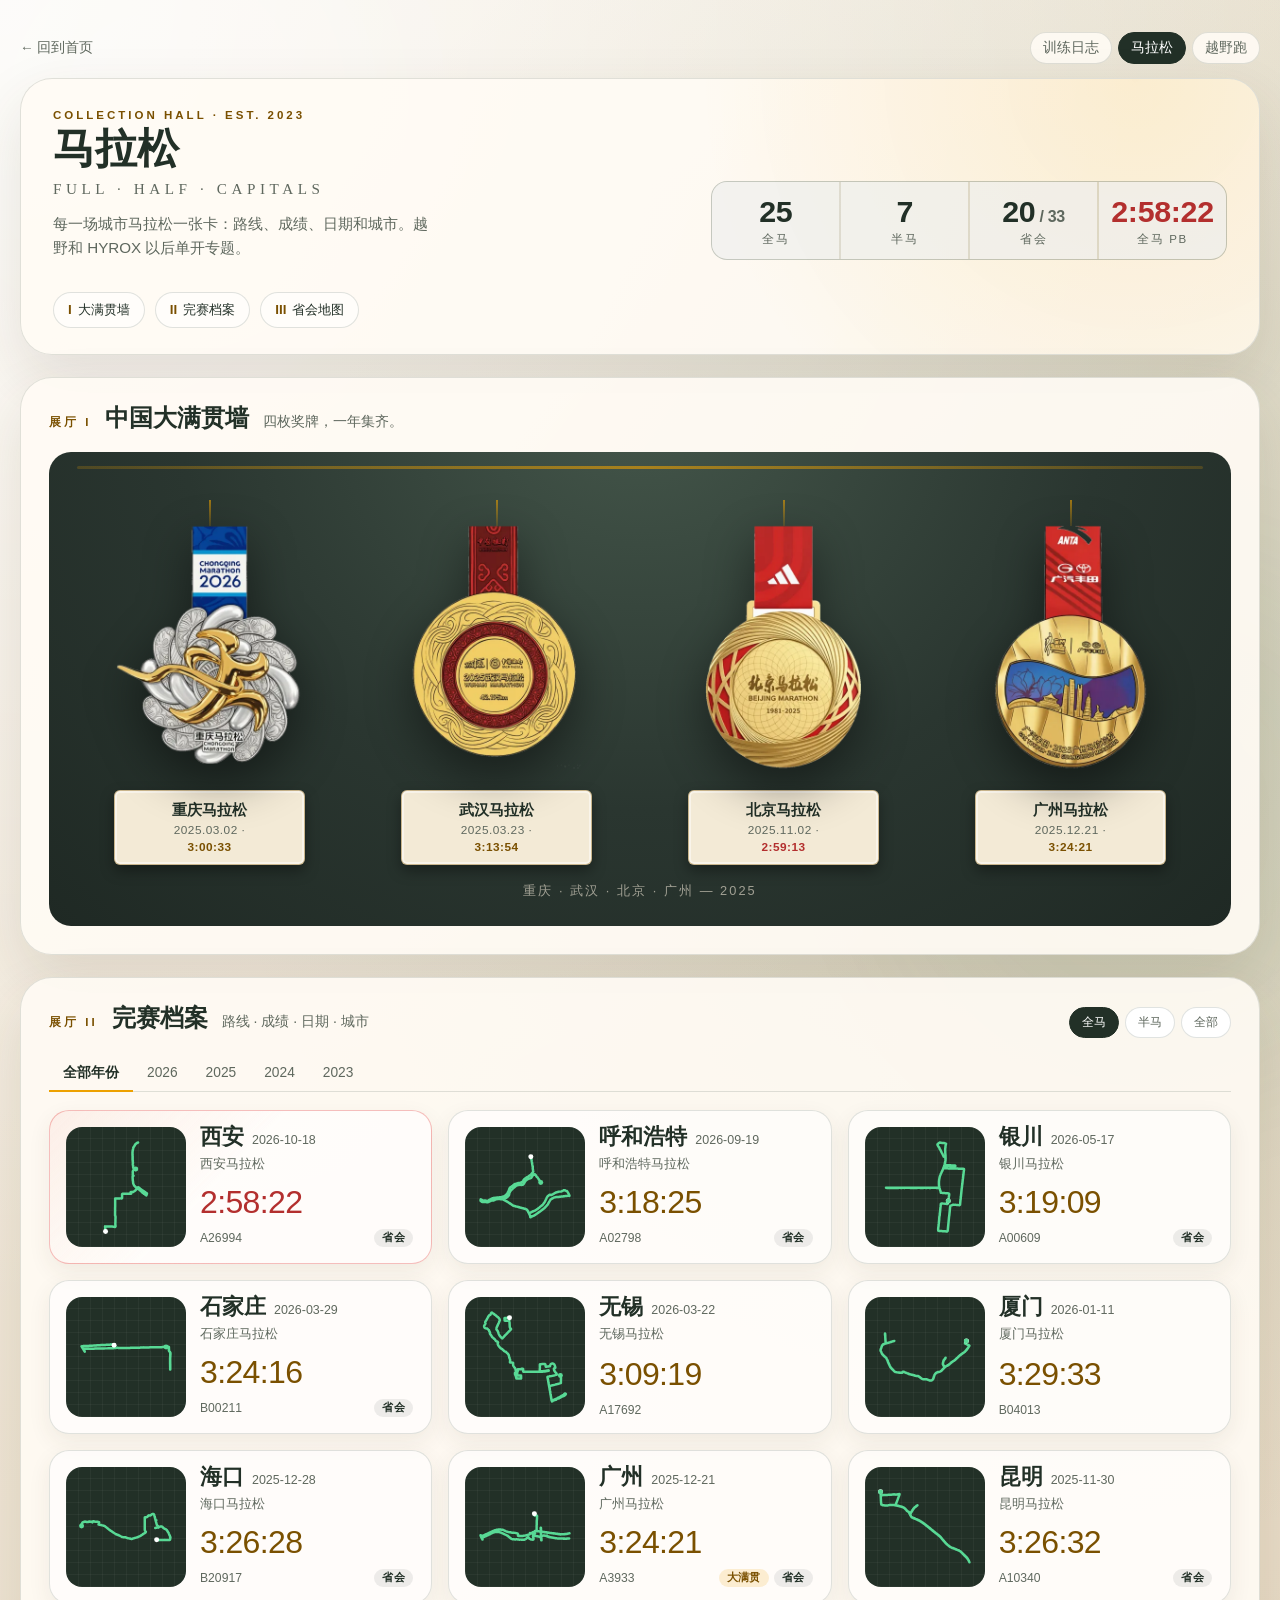
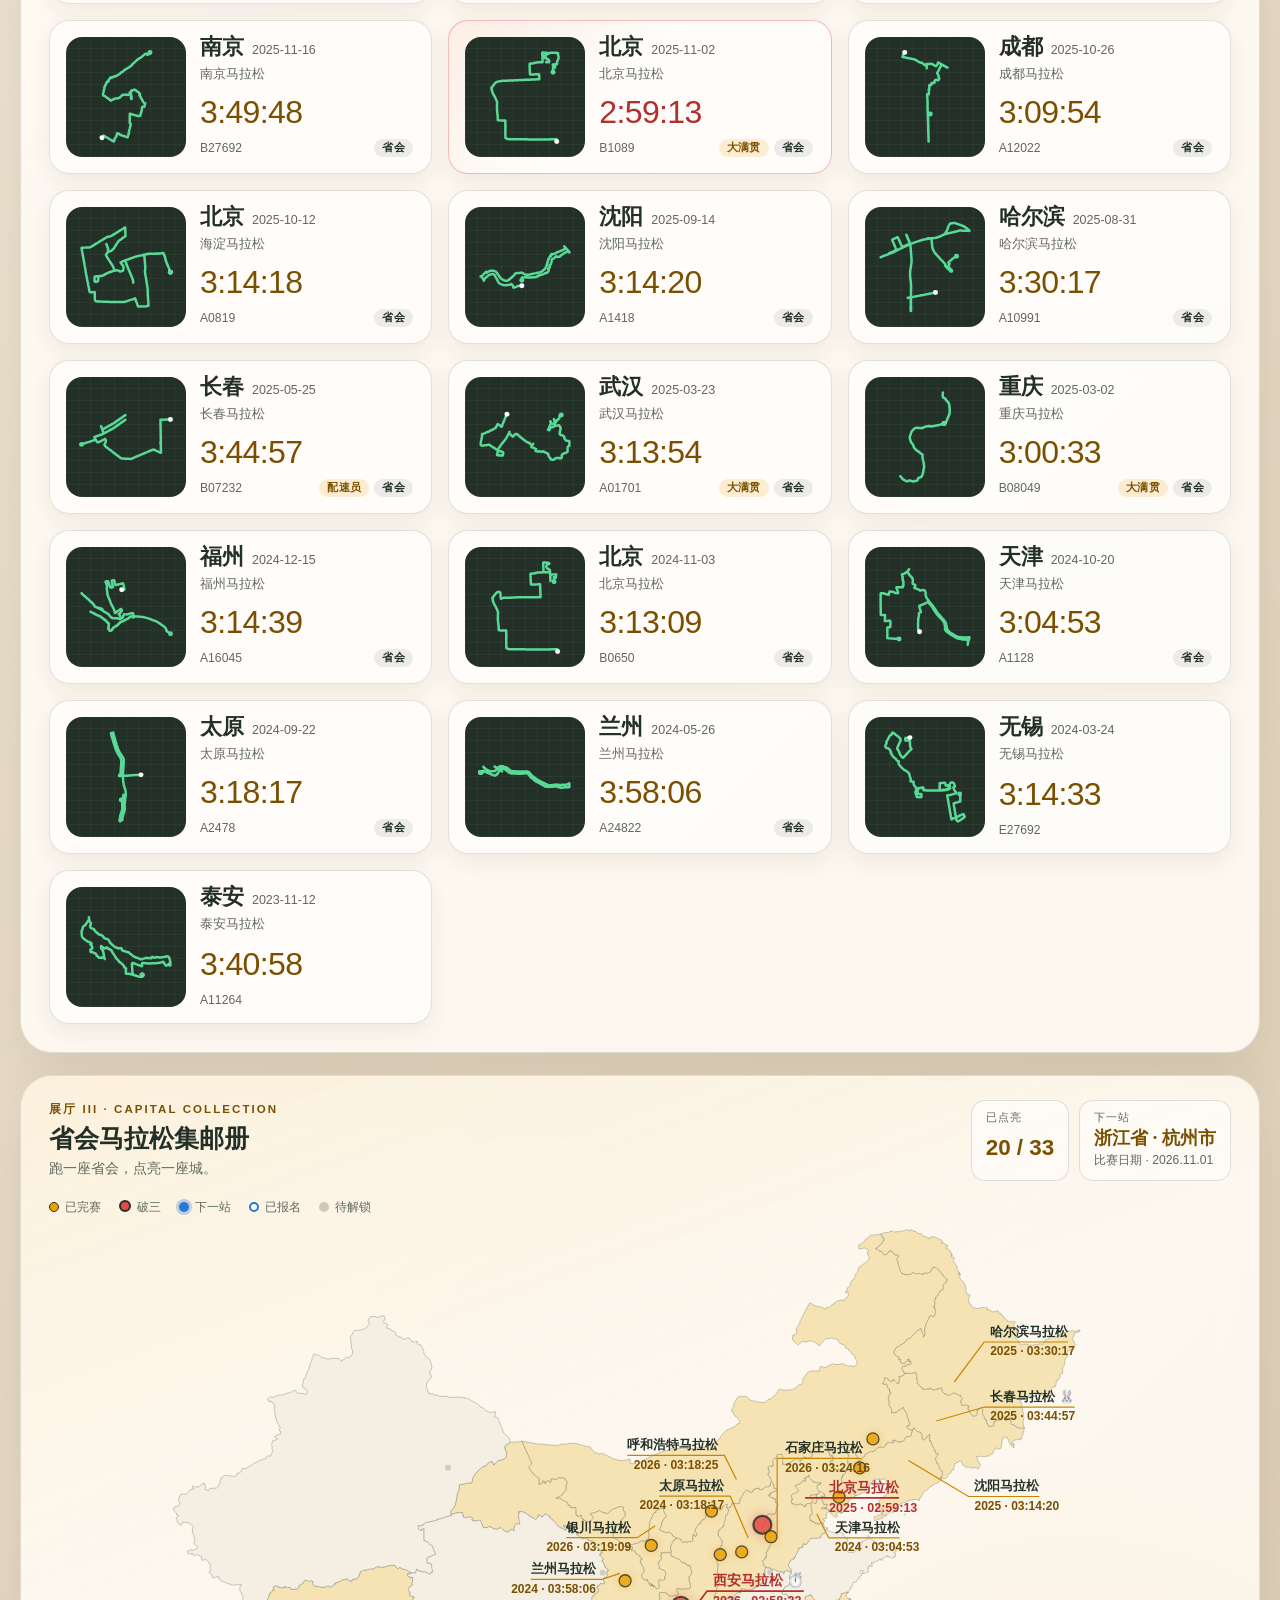
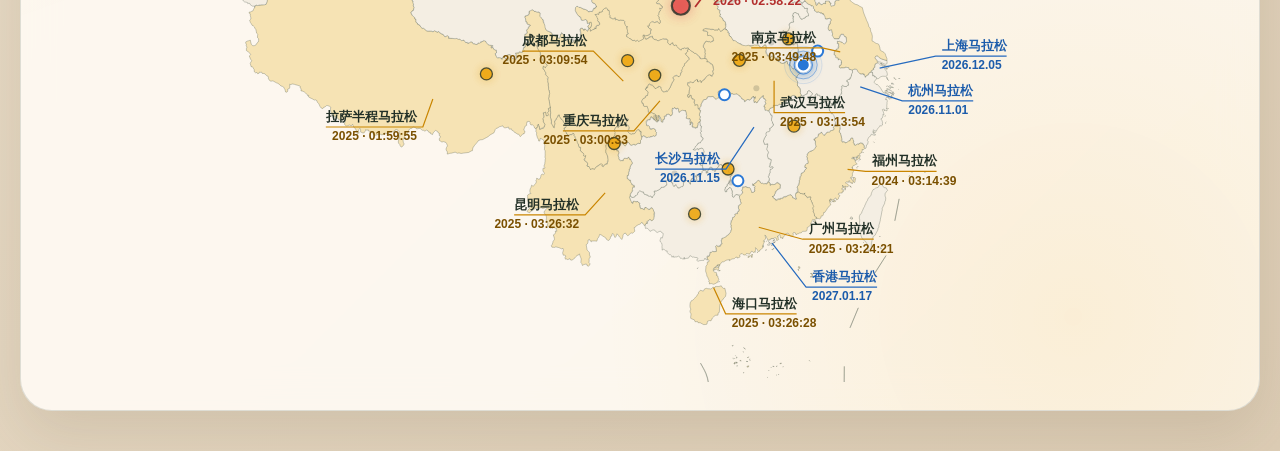
==== commit 6e0a4e7b: "Map: count Hong Kong and Macau as capitals; Hong Kong 2027.01.17 shows as planned Hong Kong and Maca" ====
--- a/gallery.html
+++ b/gallery.html
@@ -40,7 +40,7 @@
     <div class="section-heading map-heading">
       <div class="map-heading-panel"><p class="map-kicker">展厅 III · CAPITAL COLLECTION</p><h2>省会马拉松集邮册</h2><p class="map-lead">跑一座省会，点亮一座城。</p></div>
       <div class="map-stats">
-        <div class="map-stat"><span>已点亮</span><strong id="mapDoneValue">0 / 31</strong></div>
+        <div class="map-stat"><span>已点亮</span><strong id="mapDoneValue">0 / 33</strong></div>
         <div class="map-stat map-stat-next"><span>下一站</span><strong id="mapNextCity">待定</strong><em id="mapNextDate">待填写</em></div>
       </div>
     </div>
--- a/styles/main.css
+++ b/styles/main.css
@@ -91,6 +91,8 @@
 .pb-card,
 .major-card,
 .hyrox-card,
+.tri-card,
+.h2c-card,
 .map-card {
   background: var(--panel);
   border: 1px solid rgba(255, 255, 255, 0.55);
@@ -756,7 +758,7 @@
 
 }
 
-/* 全马 PB 路径：五级台阶等距排在一条轨道上 */
+/* 全马 PB 路径：台阶等距排在一条轨道上，列数跟着台阶数走（PB 一刷新就多一级） */
 .pb-card {
   --pb-red: #e34948;
   --pb-red-text: #b32f2e;
@@ -846,7 +848,8 @@
 .pb-stepper {
   position: relative;
   display: grid;
-  grid-template-columns: repeat(5, minmax(0, 1fr));
+  grid-auto-flow: column;
+  grid-auto-columns: minmax(0, 1fr);
 }
 
 .pb-step {
@@ -1015,6 +1018,8 @@
 
   /* 手机端竖排：成绩 · 轨道 · 赛事，三列 */
   .pb-stepper {
+    grid-auto-flow: row;
+    grid-auto-columns: auto;
     grid-template-columns: 1fr;
   }
 
@@ -1551,7 +1556,12 @@
 }
 
 
-/* ---- 铁人三项 / 越山向海（首页板块，样式沿用卡片体系） ---- */
+/* ---- 铁人三项 / 越山向海（首页板块，跟 HYROX 同一套面板 + 票卡样式） ---- */
+.h2c-card {
+  --htc-orange: #ef7a2f;
+  --htc-soft: rgba(240, 122, 48, 0.16);
+}
+
 .tri-card,
 .h2c-card {
   position: relative;
@@ -1566,50 +1576,107 @@
   content: "";
   position: absolute;
   inset: 0;
-  background: radial-gradient(circle at top right, rgba(47, 124, 83, 0.12), transparent 32%);
+  background: linear-gradient(135deg, rgba(21, 24, 26, 0.05), transparent 38%);
   pointer-events: none;
+}
+
+.tri-heading,
+.h2c-heading {
+  position: relative;
+  align-items: end;
+  flex-wrap: wrap;
 }
 
 .tri-kicker,
 .h2c-kicker {
-  margin: 0 0 6px;
-  font-size: 0.72rem;
-  letter-spacing: 0.18em;
+  display: inline-flex;
+  align-items: center;
+  gap: 8px;
+  margin: 0 0 8px;
+  color: var(--ink);
+  font-size: 0.78rem;
   font-weight: 800;
-  color: var(--green);
-}
-
-.tri-lead,
-.h2c-lead {
-  margin: 6px 0 0;
-  color: var(--ink-soft);
-  font-size: 0.92rem;
+  letter-spacing: 0.14em;
+}
+
+.tri-kicker::before,
+.h2c-kicker::before {
+  content: "";
+  width: 22px;
+  height: 10px;
+  background: var(--green);
+  transform: skewX(-18deg);
+}
+
+.h2c-kicker::before {
+  background: var(--htc-orange);
+}
+
+/* .section-heading p 把 margin 归零了，这里用更高优先级把标题/副标题间距和 PB 卡对齐（上下各 6px，副标题 0.9rem） */
+.section-heading .hyrox-kicker,
+.section-heading .tri-kicker,
+.section-heading .h2c-kicker {
+  margin-bottom: 6px;
+}
+
+.section-heading .hyrox-lead,
+.section-heading .tri-lead,
+.section-heading .h2c-lead {
+  margin-top: 6px;
+  max-width: 48ch;
+  font-size: 0.9rem;
 }
 
 .tri-grid,
 .h2c-list {
   position: relative;
   display: grid;
+  grid-template-columns: repeat(2, minmax(0, 1fr));
   gap: 14px;
-}
-
-.tri-grid {
-  grid-template-columns: repeat(2, minmax(0, 1fr));
 }
 
 .tri-ticket,
 .h2c-row {
+  position: relative;
   display: grid;
   gap: 16px;
   padding: 18px;
-  border-radius: 24px;
+  border-radius: 26px;
   background: linear-gradient(180deg, rgba(255, 255, 255, 0.88), rgba(249, 243, 234, 0.92));
-  border: 1px solid var(--line);
+  border: 1px solid rgba(21, 24, 26, 0.12);
   box-shadow: 0 16px 40px rgba(74, 58, 35, 0.08);
+  overflow: hidden;
 }
 
 .tri-ticket {
   grid-template-columns: 150px 1fr;
+}
+
+.h2c-row {
+  grid-template-columns: 1fr;
+  gap: 10px;
+  align-content: start;
+  border-top: 3px solid var(--htc-orange);
+  padding-top: 16px;
+}
+
+.h2c-logo {
+  position: absolute;
+  top: 14px;
+  right: 16px;
+  height: 40px;
+  width: auto;
+}
+
+.h2c-head {
+  padding-right: 90px;
+}
+
+.tri-legs {
+  align-self: stretch;
+  border-radius: 16px;
+  background: rgba(34, 48, 39, 0.06);
+  border: 1px solid rgba(34, 48, 39, 0.1);
 }
 
 .tri-legs {
@@ -1617,46 +1684,165 @@
   gap: 7px;
   align-content: center;
   padding: 14px 12px;
-  border-radius: 16px;
-  background: var(--ink);
 }
 
 .tri-leg {
   display: grid;
-  grid-template-columns: 34px 1fr;
+  grid-template-columns: 34px 1fr auto;
   align-items: center;
   gap: 6px;
   font-size: 0.62rem;
   letter-spacing: 0.04em;
-  color: rgba(255, 255, 255, 0.55);
+  color: var(--ink-soft);
 }
 
 .tri-leg i {
   display: block;
   height: 9px;
   border-radius: 3px;
-  background: rgba(255, 255, 255, 0.22);
+  background: rgba(34, 48, 39, 0.18);
+}
+
+.tri-leg em {
+  font-style: normal;
+  font-variant-numeric: tabular-nums;
+  font-size: 0.64rem;
+  color: var(--ink-soft);
+}
+
+.tri-leg.t em {
+  display: none;
 }
 
 .tri-leg.mine {
-  color: #58d995;
+  color: var(--green);
+  font-weight: 700;
+}
+
+.tri-leg.mine em {
+  color: var(--green);
 }
 
 .tri-leg.mine i {
-  background: #58d995;
+  background: var(--green);
 }
 
 .tri-leg.t i {
   height: 4px;
-  background: rgba(255, 255, 255, 0.12);
+  background: rgba(34, 48, 39, 0.1);
+}
+
+.h2c-strip {
+  display: flex;
+  gap: 2px;
+  height: 14px;
+  margin-top: 4px;
+}
+
+.h2c-seg {
+  display: block;
+  min-width: 0;
+  border-radius: 3px;
+  background: rgba(34, 48, 39, 0.16);
+}
+
+.h2c-seg.drive {
+  background: repeating-linear-gradient(90deg, rgba(34, 48, 39, 0.35) 0 2px, transparent 2px 4px);
+}
+
+.h2c-seg.mine {
+  background: var(--green);
+}
+
+.h2c-seg.skipped {
+  background: rgba(34, 48, 39, 0.12);
+  border: 1.5px dashed rgba(34, 48, 39, 0.45);
+}
+
+.h2c-seg.affected {
+  background-image: repeating-linear-gradient(135deg, rgba(176, 71, 52, 0.55) 0 2px, transparent 2px 5px);
+}
+
+.h2c-strip-legend {
+  display: flex;
+  gap: 14px;
+  flex-wrap: wrap;
+  font-size: 0.72rem;
+  color: var(--ink-soft);
+}
+
+.h2c-strip-legend i {
+  display: inline-block;
+  width: 14px;
+  height: 9px;
+  border-radius: 2px;
+  margin-right: 5px;
+  vertical-align: -1px;
+  background: rgba(34, 48, 39, 0.16);
+}
+
+.h2c-strip-legend i.mine {
+  background: var(--green);
+}
+
+.h2c-strip-legend i.skipped {
+  background: rgba(34, 48, 39, 0.12);
+  border: 1.5px dashed rgba(34, 48, 39, 0.45);
+}
+
+.h2c-strip-legend i.affected {
+  background-image: repeating-linear-gradient(135deg, rgba(176, 71, 52, 0.55) 0 2px, transparent 2px 5px);
+}
+
+.h2c-strip-legend i.drive {
+  background: repeating-linear-gradient(90deg, rgba(34, 48, 39, 0.35) 0 2px, transparent 2px 4px);
+}
+
+.h2c-mine {
+  padding-top: 4px;
+  border-top: 1px dashed rgba(34, 48, 39, 0.14);
+}
+
+.h2c-badge {
+  display: inline-block;
+  margin-left: 6px;
+  padding: 1px 7px;
+  border-radius: 999px;
+  background: var(--htc-soft);
+  color: #b4511a;
+  font-size: 0.66rem;
+  font-style: normal;
+  font-weight: 800;
+  letter-spacing: 0.04em;
+  vertical-align: 1px;
+}
+
+.h2c-leg.skipped {
+  background: rgba(34, 48, 39, 0.05);
+  color: var(--ink-soft);
+}
+
+.h2c-leg.skipped b.n {
+  background: rgba(34, 48, 39, 0.3);
+}
+
+.h2c-leg.skipped .name,
+.h2c-leg.skipped .nums b {
+  color: var(--ink-soft);
 }
 
 .tri-body,
 .h2c-body {
   display: grid;
   gap: 8px;
+  align-content: start;
+  min-width: 0;
+}
+
+/* 右侧文字块上下沿和左侧分段条对齐 */
+.tri-body {
   align-content: space-between;
-  min-width: 0;
+  padding: 2px 0;
 }
 
 .tri-title,
@@ -1688,7 +1874,7 @@
   font-size: 2rem;
   line-height: 1;
   letter-spacing: -0.02em;
-  color: var(--green);
+  color: var(--ink);
 }
 
 .tri-time small,
@@ -1715,126 +1901,51 @@
   color: var(--ink);
 }
 
-.h2c-row {
-  grid-template-columns: minmax(0, 1.5fr) minmax(260px, 1fr);
-  align-items: start;
-}
-
-.h2c-map {
-  position: relative;
-  border-radius: 18px;
-  background: var(--ink);
-  overflow: hidden;
-}
-
-.h2c-map svg {
-  display: block;
-  width: 100%;
-  height: auto;
-}
-
-.h2c-map .course {
-  fill: none;
-  stroke: rgba(255, 255, 255, 0.42);
-  stroke-width: 3;
-  stroke-linejoin: round;
-  stroke-linecap: round;
-}
-
-.h2c-map .drive {
-  fill: none;
-  stroke: rgba(255, 255, 255, 0.28);
-  stroke-width: 2.6;
-  stroke-dasharray: 7 7;
-}
-
-.h2c-map .mine {
-  fill: none;
-  stroke: #58d995;
-  stroke-width: 6;
-  stroke-linejoin: round;
-  stroke-linecap: round;
-}
-
-.h2c-map .ex {
-  fill: rgba(255, 255, 255, 0.8);
-}
-
-.h2c-map .ex-end {
-  fill: #fff;
-  stroke: var(--ink);
-  stroke-width: 2;
-}
-
-.h2c-map .leg-dot {
-  fill: #58d995;
-  stroke: var(--ink);
-  stroke-width: 1.5;
-}
-
-.h2c-map text {
-  font-family: "Avenir Next", "PingFang SC", "Hiragino Sans GB", sans-serif;
-  font-size: 16px;
-  fill: rgba(255, 255, 255, 0.92);
-}
-
-.h2c-map text.lbl-num {
-  font-weight: 800;
-  fill: #58d995;
-}
-
-.h2c-map text.lbl-dim {
-  fill: rgba(255, 255, 255, 0.65);
-  font-size: 13.5px;
-}
-
-.h2c-map text.ex-name {
-  fill: rgba(255, 255, 255, 0.55);
-  font-size: 13px;
-}
-
-.h2c-map .callout-line {
-  stroke: rgba(88, 217, 149, 0.6);
-  stroke-width: 1.4;
-  fill: none;
-}
-
 .h2c-legs {
   display: grid;
-  gap: 6px;
-  font-size: 0.8rem;
+  gap: 5px;
+  font-size: 0.76rem;
   font-variant-numeric: tabular-nums;
 }
 
 .h2c-leg {
   display: grid;
-  grid-template-columns: 22px 1fr auto;
+  grid-template-columns: 18px 1fr auto;
   gap: 8px;
   align-items: baseline;
-  padding: 7px 10px;
-  border-radius: 12px;
+  padding: 5px 9px;
+  border-radius: 10px;
   background: rgba(47, 124, 83, 0.08);
 }
 
 .h2c-leg b.n {
   display: inline-block;
-  width: 20px;
-  height: 20px;
+  width: 17px;
+  height: 17px;
   border-radius: 999px;
   background: var(--green);
   color: #fff;
-  font-size: 0.7rem;
-  line-height: 20px;
+  font-size: 0.66rem;
+  line-height: 17px;
   text-align: center;
 }
 
 .h2c-leg .name {
   color: var(--ink);
+  white-space: nowrap;
+}
+
+.h2c-leg .name small {
+  display: block;
+  margin-top: 2px;
+  font-size: 0.68rem;
+  color: var(--ink-soft);
+  white-space: normal;
 }
 
 .h2c-leg .nums {
   color: var(--ink-soft);
-  white-space: nowrap;
+  text-align: right;
 }
 
 .h2c-leg .nums b {
@@ -1842,11 +1953,8 @@
 }
 
 @media (max-width: 1000px) {
-  .tri-grid {
-    grid-template-columns: 1fr;
-  }
-
-  .h2c-row {
+  .tri-grid,
+  .h2c-list {
     grid-template-columns: 1fr;
   }
 }
@@ -1862,7 +1970,7 @@
   }
 
   .h2c-leg {
-    grid-template-columns: 22px 1fr;
+    grid-template-columns: 18px 1fr;
   }
 
   .h2c-leg .nums {
